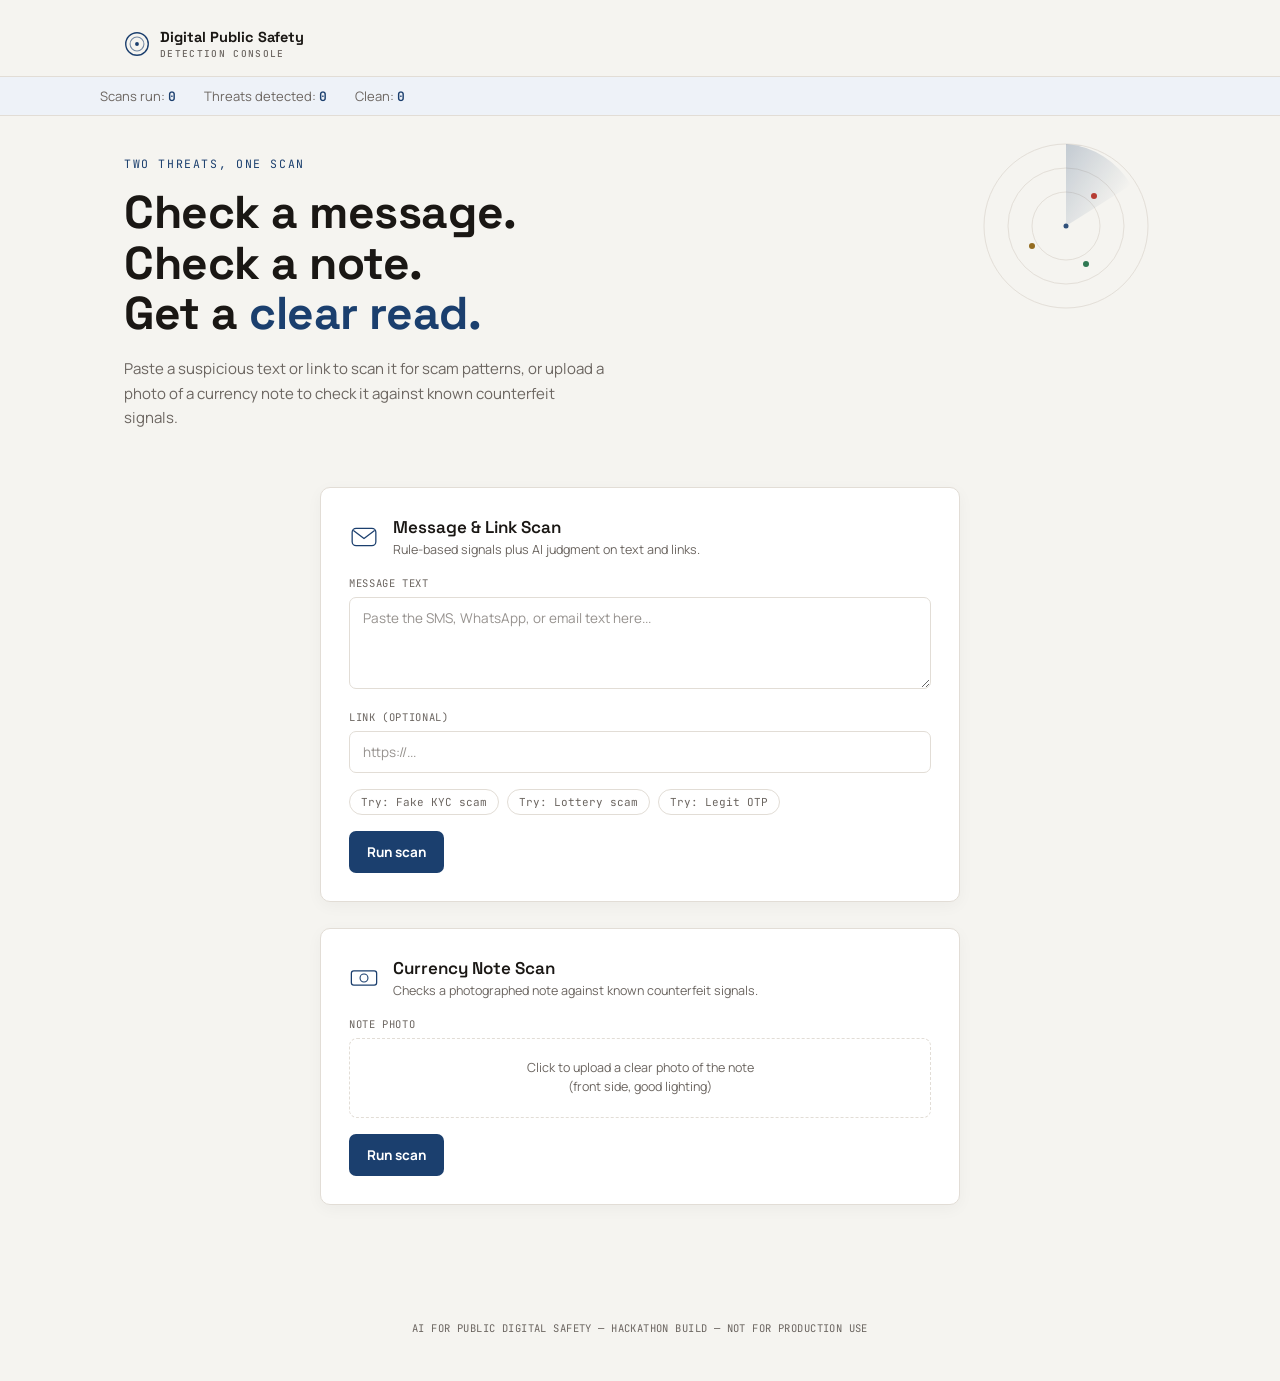
==== frontend/index.html @ bc37106b "Add scam detection API, heuristics, LLM integration, and redesigned light theme frontend" ====
<!DOCTYPE html>
<html lang="en">
<head>
<meta charset="UTF-8">
<meta name="viewport" content="width=device-width, initial-scale=1.0">
<title>Digital Public Safety — Detection Console</title>
<link rel="preconnect" href="https://fonts.googleapis.com">
<link href="https://fonts.googleapis.com/css2?family=Space+Grotesk:wght@500;600;700&family=Manrope:wght@400;500;600;700&family=JetBrains+Mono:wght@500;600&display=swap" rel="stylesheet">
<style>
  :root{
    --bg:#F5F4F0;
    --panel:#FFFFFF;
    --line:#E2DDD6;
    --brand:#1B3F6E;
    --brand-light:#EEF2F8;
    --safe:#1A6B42;
    --alert:#B02A20;
    --pending:#8A5E0A;
    --text-hi:#1A1714;
    --text-dim:#6B6560;
  }
  *{box-sizing:border-box;}
  html,body{margin:0;padding:0;}
  body{
    background:var(--bg);
    color:var(--text-hi);
    font-family:'Manrope', sans-serif;
    min-height:100vh;
  }
  @media (prefers-reduced-motion: reduce){
    *{animation-duration:0.01ms !important; transition-duration:0.01ms !important;}
  }

  /* ---------- nav ---------- */
  nav{
    display:flex;
    align-items:center;
    gap:10px;
    max-width:1080px;
    margin:0 auto;
    padding:28px 24px 16px;
  }
  .brand-mark svg{width:26px; height:26px; display:block;}
  .brand-word{
    font-family:'Space Grotesk', sans-serif;
    font-weight:700;
    font-size:14.5px;
    color:var(--text-hi);
  }
  .brand-word small{
    display:block;
    font-family:'JetBrains Mono', monospace;
    font-weight:500;
    font-size:9.5px;
    letter-spacing:0.14em;
    color:var(--text-dim);
    margin-top:1px;
  }

  /* ---------- stats bar ---------- */
  .stats-bar{
    background:var(--brand-light);
    border-top:1px solid var(--line);
    border-bottom:1px solid var(--line);
    padding:10px 24px;
  }
  .stats-container{
    max-width:1080px;
    margin:0 auto;
    display:flex;
    align-items:center;
    gap:28px;
    font-size:13px;
    color:var(--text-dim);
  }
  .stat-num{
    font-family:'JetBrains Mono', monospace;
    font-weight:600;
    color:var(--brand);
  }
  @media (max-width:600px){
    .stats-container{gap:14px; font-size:12px; flex-wrap:wrap;}
  }

  /* ---------- hero ---------- */
  .hero{
    max-width:1080px;
    margin:0 auto;
    padding:40px 24px 10px;
    position:relative;
  }
  .radar-hero{
    position:absolute;
    top:20px; right:24px;
    width:180px; height:180px;
    opacity:0.9;
  }
  @media (max-width:760px){
    .radar-hero{ position:static; width:130px; height:130px; margin:0 0 18px; opacity:0.8; }
  }
  .radar-hero svg{width:100%; height:100%;}
  .radar-ring{fill:none; stroke:var(--line); stroke-width:1;}
  .radar-sweep{transform-origin:90px 90px; animation:sweep 5s linear infinite;}
  @keyframes sweep{to{transform:rotate(360deg);}}
  .radar-blip{animation:blip 2.6s ease-in-out infinite;}
  .radar-blip.b2{animation-delay:0.9s;}
  .radar-blip.b3{animation-delay:1.7s;}
  @keyframes blip{0%,100%{opacity:0;} 50%{opacity:1;}}

  .eyebrow{
    font-family:'JetBrains Mono', monospace;
    font-size:11.5px;
    letter-spacing:0.14em;
    text-transform:uppercase;
    color:var(--brand);
    margin-bottom:16px;
  }
  .hero h1{
    font-family:'Space Grotesk', sans-serif;
    font-weight:700;
    font-size:clamp(30px, 5vw, 46px);
    line-height:1.1;
    letter-spacing:-0.01em;
    margin:0 0 18px;
    max-width:600px;
    color:var(--text-hi);
  }
  .hero h1 em{color:var(--brand); font-style:normal;}
  .hero p{
    color:var(--text-dim);
    font-size:15px;
    line-height:1.65;
    max-width:480px;
    margin:0;
  }

  /* ---------- panels ---------- */
  .panels{
    max-width:1080px;
    margin:46px auto 0;
    padding:0 24px 90px;
  }
  .panel{
    background:var(--panel);
    border:1px solid var(--line);
    border-radius:10px;
    padding:28px;
    margin:0 auto 26px;
    max-width:640px;
    box-shadow:0 4px 16px rgba(0,0,0,0.04);
  }

  .panel-top{
    display:flex;
    align-items:center;
    gap:14px;
    margin-bottom:18px;
  }
  .panel-icon{width:30px; height:30px; flex-shrink:0;}
  .panel h2{
    font-family:'Space Grotesk', sans-serif;
    font-weight:600;
    font-size:17px;
    margin:0 0 3px;
    color:var(--text-hi);
  }
  .panel .sub{
    color:var(--text-dim);
    font-size:12.5px;
    margin:0;
  }

  label{
    display:block;
    font-family:'JetBrains Mono', monospace;
    font-size:10.5px;
    letter-spacing:0.06em;
    text-transform:uppercase;
    color:var(--text-dim);
    margin-bottom:7px;
  }
  .field{margin-bottom:16px;}
  textarea, input[type=text]{
    width:100%;
    background:#FFFFFF;
    border:1px solid var(--line);
    color:var(--text-hi);
    border-radius:7px;
    padding:11px 13px;
    font-family:'Manrope', sans-serif;
    font-size:13.5px;
    resize:vertical;
    transition:border-color 0.2s;
  }
  textarea{min-height:92px;}
  textarea:focus, input:focus, button:focus-visible, .dropzone:focus-within{
    outline:none;
    border-color:var(--brand);
  }
  ::placeholder{color:var(--text-dim); opacity:0.7;}

  /* ---------- sample pills ---------- */
  .sample-pills{
    display:flex;
    flex-wrap:wrap;
    gap:8px;
    margin-bottom:16px;
  }
  .sample-pill{
    background:transparent;
    border:1px solid var(--line);
    color:var(--text-dim);
    font-family:'JetBrains Mono', monospace;
    font-size:11px;
    padding:5px 11px;
    border-radius:20px;
    cursor:pointer;
    transition:border-color 0.2s, color 0.2s, background 0.2s;
  }
  .sample-pill:hover{
    border-color:var(--brand);
    color:var(--brand);
    background:var(--brand-light);
  }

  .dropzone{
    background:#FFFFFF;
    border:1.5px dashed var(--line);
    border-radius:8px;
    padding:20px;
    text-align:center;
    cursor:pointer;
    transition:border-color 0.2s, background 0.2s;
  }
  .dropzone:hover{border-color:var(--brand); background:var(--brand-light);}
  .dropzone p{margin:0; font-size:12.5px; color:var(--text-dim); line-height:1.5;}
  .dropzone.has-image{padding:10px;}
  .dropzone img{max-width:100%; max-height:150px; border-radius:6px; display:block; margin:0 auto;}

  button.action{
    background:var(--brand);
    color:#FFFFFF;
    border:none;
    border-radius:7px;
    padding:12px 18px;
    font-family:'Manrope', sans-serif;
    font-weight:700;
    font-size:13.5px;
    cursor:pointer;
    display:flex; align-items:center; justify-content:center; gap:8px;
    transition:background 0.2s;
  }
  button.action:hover{background:#122D50;}
  button.action:disabled{opacity:0.5; cursor:not-allowed;}
  .spinner{
    width:13px;height:13px;
    border:2px solid rgba(255,255,255,0.35);
    border-top-color:#FFFFFF;
    border-radius:50%;
    animation:spin .7s linear infinite;
    display:none;
  }
  button.action.loading .spinner{display:inline-block;}
  button.action.loading .btn-label{display:none;}
  @keyframes spin{to{transform:rotate(360deg);}}

  .error-msg{
    display:none;
    color:var(--alert);
    background:rgba(176,42,32,0.06);
    font-size:12.5px;
    margin-top:12px;
    padding:10px 12px;
    border-radius:6px;
    border-left:3px solid var(--alert);
  }
  .error-msg.show{display:block;}

  /* ---------- reading ---------- */
  .reading{
    display:none;
    margin-top:22px;
    padding-top:20px;
    border-top:1px solid var(--line);
    align-items:flex-start;
    gap:18px;
  }
  .reading.show{display:flex;}
  @media (max-width:420px){
    .reading.show{flex-direction:column; align-items:center; text-align:center;}
  }
  .gauge{width:70px; height:70px; flex-shrink:0; position:relative;}
  .gauge svg{width:100%; height:100%; transform:rotate(-90deg);}
  .gauge-track{fill:none; stroke:var(--line); stroke-width:6;}
  .gauge-fill{fill:none; stroke-width:6; stroke-linecap:round; transition:stroke-dashoffset 0.7s cubic-bezier(.4,0,.2,1);}
  .gauge-pct{
    position:absolute; inset:0;
    display:flex; align-items:center; justify-content:center;
    font-family:'JetBrains Mono', monospace;
    font-weight:600;
    font-size:12px;
    color:var(--text-hi);
  }
  .reading-body{flex:1; width:100%;}
  .verdict-badge{
    display:inline-block;
    font-family:'Space Grotesk', sans-serif;
    font-weight:700;
    font-size:13px;
    text-transform:uppercase;
    letter-spacing:0.03em;
    padding:4px 10px;
    border-radius:5px;
    margin-bottom:8px;
  }
  .verdict-badge.v-scam, .verdict-badge.v-fake{ background:rgba(176,42,32,0.1); color:var(--alert); }
  .verdict-badge.v-safe, .verdict-badge.v-real{ background:rgba(26,107,66,0.1); color:var(--safe); }
  .verdict-badge.v-suspicious{ background:rgba(138,94,10,0.1); color:var(--pending); }
  .reading-explain{font-size:13.5px; line-height:1.55; color:var(--text-hi);}
  .reading-tags{margin-top:9px; display:flex; flex-wrap:wrap; gap:6px;}
  .reading-tags span{
    font-family:'JetBrains Mono', monospace;
    font-size:10px;
    border:1px solid var(--line);
    background:var(--brand-light);
    padding:3px 8px;
    border-radius:5px;
    color:var(--brand);
  }

  /* ---------- signals breakdown ---------- */
  .signals-section{
    margin-top:16px;
    padding-top:14px;
    border-top:1px dashed var(--line);
  }
  .signals-title{
    font-family:'JetBrains Mono', monospace;
    font-size:10.5px;
    letter-spacing:0.06em;
    text-transform:uppercase;
    color:var(--text-dim);
    margin-bottom:10px;
  }
  .signal-row{
    display:flex;
    align-items:center;
    gap:8px;
    font-size:12.5px;
    color:var(--text-hi);
    margin-bottom:6px;
  }
  .signal-dot{
    width:7px;
    height:7px;
    border-radius:50%;
    flex-shrink:0;
  }
  .signal-dot.dot-heuristic{
    background:var(--alert);
  }
  .signal-dot.dot-llm{
    background:#2563EB;
  }

  footer{
    text-align:center;
    padding:0 20px 46px;
    font-family:'JetBrains Mono', monospace;
    font-size:10.5px;
    letter-spacing:0.04em;
    color:var(--text-dim);
  }
</style>
</head>
<body>

<nav>
  <div class="brand-mark">
    <svg viewBox="0 0 30 30"><circle cx="15" cy="15" r="13" fill="none" stroke="var(--brand)" stroke-width="1.6"/><circle cx="15" cy="15" r="8" fill="none" stroke="var(--brand)" stroke-width="1.2" opacity="0.6"/><circle cx="15" cy="15" r="2.2" fill="var(--brand)"/></svg>
  </div>
  <div class="brand-word">Digital Public Safety<small>DETECTION CONSOLE</small></div>
</nav>

<div class="stats-bar">
  <div class="stats-container">
    <div class="stat-item">Scans run: <span id="stat-scans" class="stat-num">0</span></div>
    <div class="stat-item">Threats detected: <span id="stat-threats" class="stat-num">0</span></div>
    <div class="stat-item">Clean: <span id="stat-clean" class="stat-num">0</span></div>
  </div>
</div>

<div class="hero">
  <div class="radar-hero">
    <svg viewBox="0 0 180 180">
      <circle class="radar-ring" cx="90" cy="90" r="34"/>
      <circle class="radar-ring" cx="90" cy="90" r="58"/>
      <circle class="radar-ring" cx="90" cy="90" r="82"/>
      <g class="radar-sweep">
        <path d="M90,90 L90,8 A82,82 0 0,1 155,49 Z" fill="url(#sweepGrad)"/>
      </g>
      <defs>
        <linearGradient id="sweepGrad" x1="90" y1="8" x2="155" y2="49" gradientUnits="userSpaceOnUse">
          <stop offset="0" stop-color="#1B3F6E" stop-opacity="0.25"/>
          <stop offset="1" stop-color="#1B3F6E" stop-opacity="0"/>
        </linearGradient>
      </defs>
      <circle class="radar-blip" cx="118" cy="60" r="3" fill="var(--alert)"/>
      <circle class="radar-blip b2" cx="56" cy="110" r="3" fill="var(--pending)"/>
      <circle class="radar-blip b3" cx="110" cy="128" r="3" fill="var(--safe)"/>
      <circle cx="90" cy="90" r="2.5" fill="var(--brand)"/>
    </svg>
  </div>

  <div class="eyebrow">Two threats, one scan</div>
  <h1>Check a message.<br>Check a note.<br>Get a <em>clear read.</em></h1>
  <p>Paste a suspicious text or link to scan it for scam patterns, or upload a photo of a currency note to check it against known counterfeit signals.</p>
</div>

<div class="panels">

  <section class="panel" id="panel-scam">
    <div class="panel-top">
      <svg class="panel-icon" viewBox="0 0 38 38" fill="none">
        <rect x="4" y="8" width="30" height="22" rx="5" stroke="var(--brand)" stroke-width="1.6"/>
        <path d="M6 11l13 10 13-10" stroke="var(--brand)" stroke-width="1.6" stroke-linecap="round" stroke-linejoin="round"/>
      </svg>
      <div>
        <h2>Message &amp; Link Scan</h2>
        <p class="sub">Rule-based signals plus AI judgment on text and links.</p>
      </div>
    </div>

    <div class="field">
      <label for="scam-text">Message text</label>
      <textarea id="scam-text" placeholder="Paste the SMS, WhatsApp, or email text here..."></textarea>
    </div>
    <div class="field">
      <label for="scam-url">Link (optional)</label>
      <input type="text" id="scam-url" placeholder="https://...">
    </div>

    <div class="sample-pills">
      <button type="button" class="sample-pill" onclick="loadSample('kyc')">Try: Fake KYC scam</button>
      <button type="button" class="sample-pill" onclick="loadSample('lottery')">Try: Lottery scam</button>
      <button type="button" class="sample-pill" onclick="loadSample('otp')">Try: Legit OTP</button>
    </div>

    <button class="action" id="scam-btn" onclick="checkScam()">
      <span class="spinner"></span>
      <span class="btn-label">Run scan</span>
    </button>

    <div class="error-msg" id="scam-error"></div>
    <div class="reading" id="scam-reading"></div>
  </section>

  <section class="panel" id="panel-currency">
    <div class="panel-top">
      <svg class="panel-icon" viewBox="0 0 38 38" fill="none">
        <rect x="3" y="10" width="32" height="18" rx="3" stroke="var(--brand)" stroke-width="1.6"/>
        <circle cx="19" cy="19" r="5" stroke="var(--brand)" stroke-width="1.4"/>
      </svg>
      <div>
        <h2>Currency Note Scan</h2>
        <p class="sub">Checks a photographed note against known counterfeit signals.</p>
      </div>
    </div>

    <div class="field">
      <label>Note photo</label>
      <div class="dropzone" id="currency-drop" onclick="document.getElementById('currency-file').click()" tabindex="0">
        <p id="currency-drop-text">Click to upload a clear photo of the note<br>(front side, good lighting)</p>
        <input type="file" id="currency-file" accept="image/*" style="display:none" onchange="previewCurrency(event)">
      </div>
    </div>

    <button class="action" id="currency-btn" onclick="checkCurrency()">
      <span class="spinner"></span>
      <span class="btn-label">Run scan</span>
    </button>

    <div class="error-msg" id="currency-error"></div>
    <div class="reading" id="currency-reading"></div>
  </section>

</div>

<footer>AI FOR PUBLIC DIGITAL SAFETY — HACKATHON BUILD — NOT FOR PRODUCTION USE</footer>

<script>
  const SCAM_API_URL = "http://localhost:8001/predict/scam";
  const CURRENCY_API_URL = "https://fastball-accompany-plot.ngrok-free.dev/predict";

  let currencyFile = null;
  const GAUGE_CIRC = 2 * Math.PI * 29; // r=29

  // Session Statistics Counters
  let scansRun = 0;
  let threatsDetected = 0;
  let cleanScans = 0;

  function updateStats(verdict){
    scansRun++;
    const v = (verdict || '').toLowerCase();
    if (v === 'scam' || v === 'fake' || v === 'suspicious') {
      threatsDetected++;
    } else if (v === 'safe' || v === 'real') {
      cleanScans++;
    }
    document.getElementById('stat-scans').textContent = scansRun;
    document.getElementById('stat-threats').textContent = threatsDetected;
    document.getElementById('stat-clean').textContent = cleanScans;
  }

  function loadSample(type){
    const scamText = document.getElementById('scam-text');
    const scamUrl = document.getElementById('scam-url');
    if (scamUrl) scamUrl.value = '';
    if (type === 'kyc') {
      scamText.value = "Dear Customer, your SBI account will be BLOCKED in 24 hours due to incomplete KYC. Update immediately: http://sbi-kyc-secure.xyz/verify Ignore at your own risk.";
    } else if (type === 'lottery') {
      scamText.value = "Congratulations! You've won Rs 15,00,000 in the Amazon Diwali Lucky Draw. Claim your prize within 24 hours: http://bit.ly/amzn-prize9 Call 9876543210 for assistance.";
    } else if (type === 'otp') {
      scamText.value = "SBI: Your OTP for transaction of Rs 2,500 at Amazon is 847291. Valid for 10 mins. Do NOT share this OTP with anyone including bank officials. -SBI";
    }
    checkScam();
  }

  function previewCurrency(e){
    const file = e.target.files[0];
    if (!file) return;
    currencyFile = file;
    const drop = document.getElementById('currency-drop');
    const reader = new FileReader();
    reader.onload = (ev) => {
      drop.classList.add('has-image');
      drop.innerHTML = `
        <img src="${ev.target.result}" alt="Uploaded note preview">
        <p style="margin-top:8px; font-size:12px; color:var(--text-dim);">Click to change photo</p>
        <input type="file" id="currency-file" accept="image/*" style="display:none" onchange="previewCurrency(event)">
      `;
    };
    reader.readAsDataURL(file);
  }

  function setLoading(btnId, isLoading){
    const btn = document.getElementById(btnId);
    btn.classList.toggle('loading', isLoading);
    btn.disabled = isLoading;
  }

  function showError(id, msg){
    const el = document.getElementById(id);
    el.textContent = msg;
    el.classList.add('show');
  }
  function clearError(id){ document.getElementById(id).classList.remove('show'); }

  function verdictInfo(verdict){
    const v = (verdict || '').toLowerCase();
    if (v === 'scam' || v === 'fake') return { cls:'v-scam', color:'#B02A20' };
    if (v === 'safe' || v === 'real') return { cls:'v-safe', color:'#1A6B42' };
    return { cls:'v-suspicious', color:'#8A5E0A' };
  }

  function mapSignalName(name) {
    if (name === 'urgency_language') return 'Urgency language';
    if (name === 'credential_or_otp_request') return 'OTP / credential request';
    if (name === 'prize_or_lottery_bait') return 'Prize / lottery bait';
    if (name === 'contains_phone_number') return 'Suspicious phone number';
    if (name.startsWith('shortened_url:')) return 'Shortened URL';
    if (name.startsWith('suspicious_tld:')) return 'Suspicious domain extension';
    if (name.startsWith('lookalike_domain:')) return 'Lookalike / typosquat domain';
    return name;
  }

  function parseSignal(rawSignal) {
    const isHeuristic = typeof rawSignal === 'string' && rawSignal.startsWith('heuristic:');
    let clean = isHeuristic ? rawSignal.slice(10) : String(rawSignal);
    let label = mapSignalName(clean);
    return { label, isHeuristic };
  }

  function renderReading(elId, { verdict, confidence, explanation, tags, rawSignals }){
    const el = document.getElementById(elId);
    const pct = Math.round((confidence || 0) * 100);
    const info = verdictInfo(verdict);
    const offset = GAUGE_CIRC * (1 - pct / 100);

    let signalsHtml = '';
    if (rawSignals && rawSignals.length > 0) {
      const rowsHtml = rawSignals.map(sig => {
        const { label, isHeuristic } = parseSignal(sig);
        const dotClass = isHeuristic ? 'dot-heuristic' : 'dot-llm';
        return `
          <div class="signal-row">
            <span class="signal-dot ${dotClass}"></span>
            <span>${label}</span>
          </div>
        `;
      }).join('');

      signalsHtml = `
        <div class="signals-section">
          <div class="signals-title">Signals Detected</div>
          <div class="signals-list">
            ${rowsHtml}
          </div>
        </div>
      `;
    }

    el.innerHTML = `
      <div class="gauge">
        <svg viewBox="0 0 70 70">
          <circle class="gauge-track" cx="35" cy="35" r="29"/>
          <circle class="gauge-fill" cx="35" cy="35" r="29"
            stroke="${info.color}"
            stroke-dasharray="${GAUGE_CIRC}"
            stroke-dashoffset="${GAUGE_CIRC}"/>
        </svg>
        <div class="gauge-pct">${pct}%</div>
      </div>
      <div class="reading-body">
        <span class="verdict-badge ${info.cls}">${verdict}</span>
        <div class="reading-explain">${explanation}</div>
        ${tags && tags.length ? `<div class="reading-tags">${tags.map(t => `<span>${t}</span>`).join('')}</div>` : ''}
        ${signalsHtml}
      </div>
    `;
    el.classList.add('show');
    requestAnimationFrame(() => {
      el.querySelector('.gauge-fill').style.strokeDashoffset = offset;
    });
  }

  async function checkScam(){
    const text = document.getElementById('scam-text').value.trim();
    const url = document.getElementById('scam-url').value.trim();
    clearError('scam-error');
    document.getElementById('scam-reading').classList.remove('show');

    if (!text){ showError('scam-error', 'Enter a message to scan.'); return; }

    setLoading('scam-btn', true);
    try{
      const res = await fetch(SCAM_API_URL, {
        method:'POST',
        headers:{'Content-Type':'application/json'},
        body: JSON.stringify({ text, urls: url ? [url] : undefined }),
      });
      if (!res.ok) throw new Error(`server returned ${res.status}`);
      const data = await res.json();
      updateStats(data.verdict);
      const signals = (data.raw_output && data.raw_output.key_signals) || [];
      renderReading('scam-reading', {
        verdict: data.verdict,
        confidence: data.confidence,
        explanation: data.explanation,
        tags: signals.slice(0, 4),
        rawSignals: signals,
      });
    }catch(err){
      showError('scam-error', `Couldn't reach the scan service at ${SCAM_API_URL} (${err.message}).`);
    }finally{
      setLoading('scam-btn', false);
    }
  }

  async function checkCurrency(){
    clearError('currency-error');
    document.getElementById('currency-reading').classList.remove('show');

    if (!currencyFile){ showError('currency-error', 'Upload a note photo first.'); return; }

    setLoading('currency-btn', true);
    try{
      const formData = new FormData();
      formData.append('file', currencyFile);
      const res = await fetch(CURRENCY_API_URL, { method:'POST', body:formData, headers:{'ngrok-skip-browser-warning':'true'} });
      if (!res.ok) throw new Error(`server returned ${res.status}`);
      const data = await res.json();
      updateStats(data.verdict);
      renderReading('currency-reading', {
        verdict: data.verdict,
        confidence: data.confidence,
        explanation: data.verdict === 'fake'
          ? 'This note shows visual signs inconsistent with genuine currency features.'
          : "This note's visual features are consistent with genuine currency.",
        tags: [`raw score ${data.raw_score !== undefined ? data.raw_score.toFixed(3) : '—'}`],
      });
    }catch(err){
      showError('currency-error', `Couldn't reach the scan service at ${CURRENCY_API_URL} (${err.message}).`);
    }finally{
      setLoading('currency-btn', false);
    }
  }
</script>

</body>
</html>
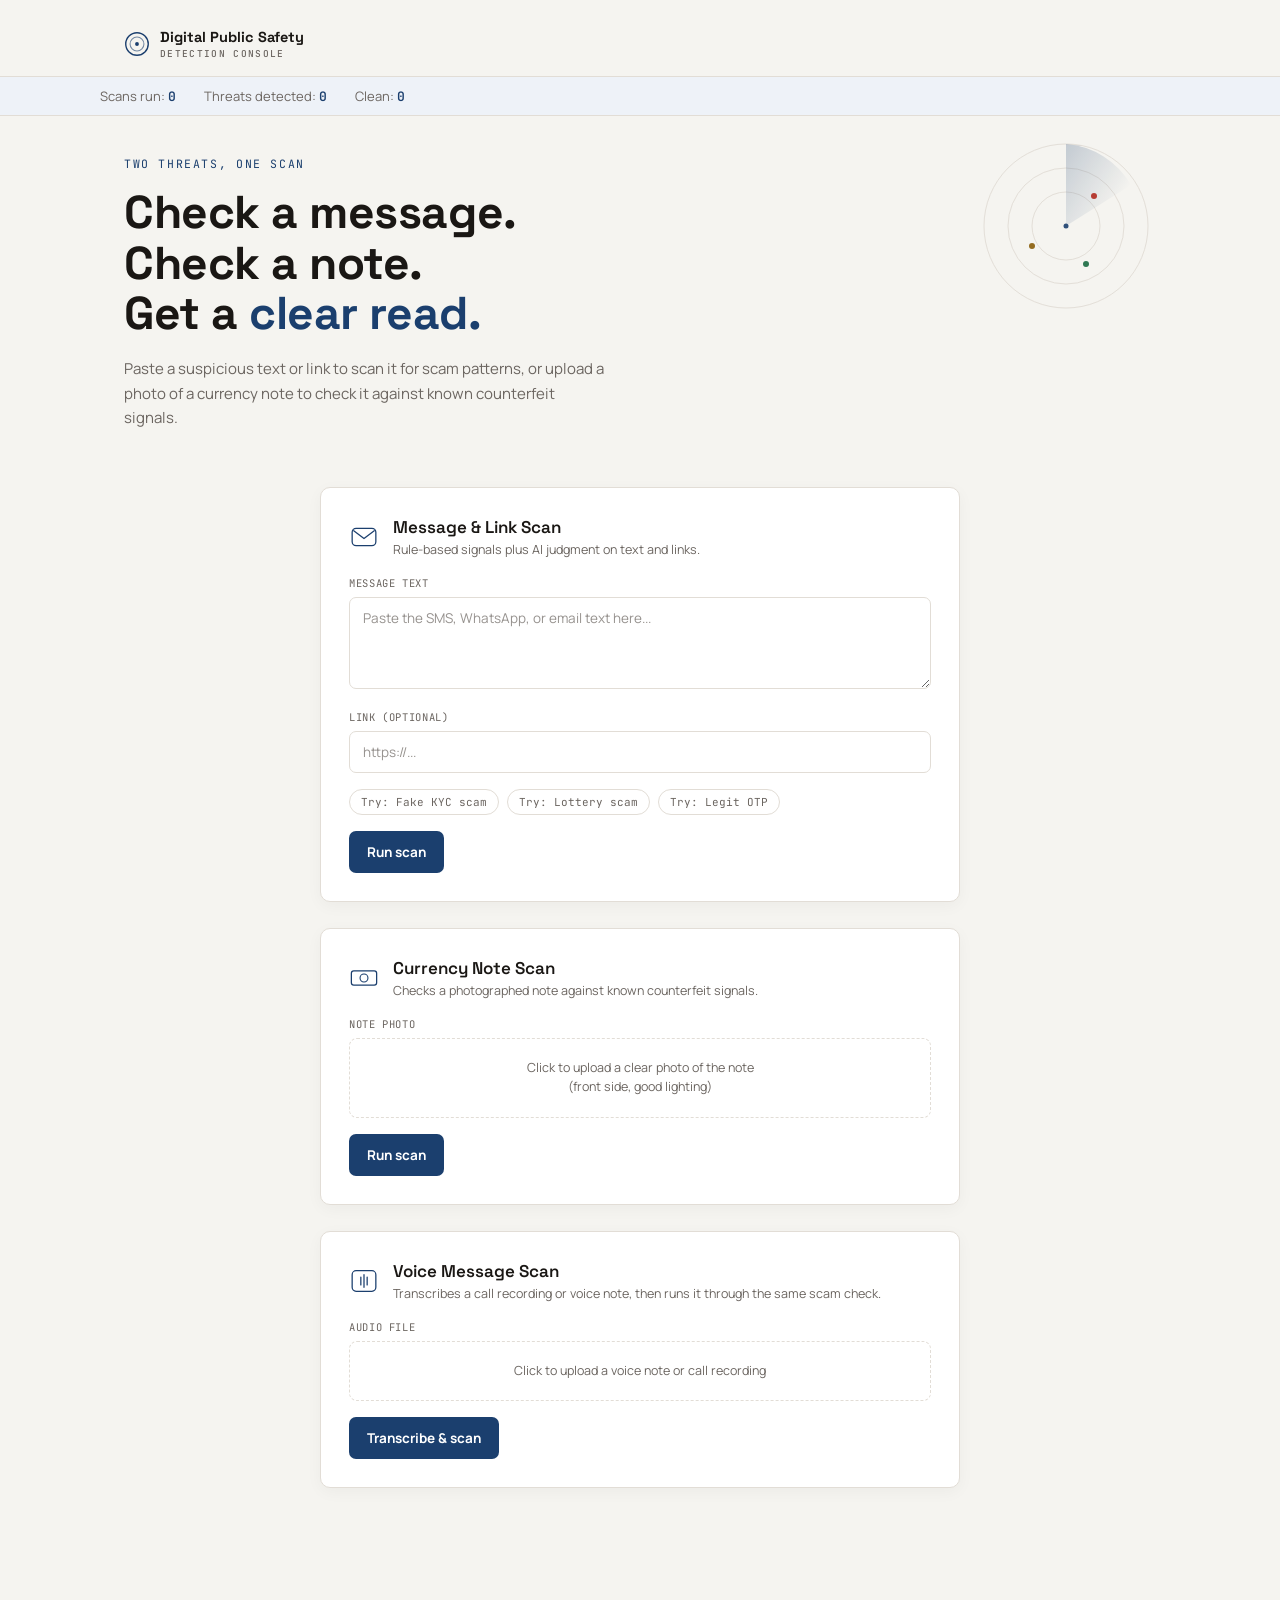
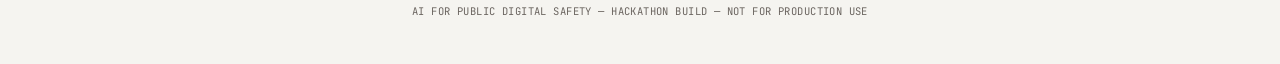
==== commit 7a61875c: "Add Voice Scam Scanner feature" ====
--- a/frontend/index.html
+++ b/frontend/index.html
@@ -359,8 +359,62 @@
   .signal-dot.dot-heuristic{
     background:var(--alert);
   }
-  .signal-dot.dot-llm{
-    background:#2563EB;
+  /* ---------- action plan & share ---------- */
+  .action-plan-section{
+    margin-top:16px;
+    padding:12px 14px;
+    background:rgba(176,42,32,0.04);
+    border:1px solid rgba(176,42,32,0.18);
+    border-radius:8px;
+  }
+  .action-plan-title{
+    font-family:'Space Grotesk', sans-serif;
+    font-weight:700;
+    font-size:12.5px;
+    color:var(--alert);
+    margin-bottom:8px;
+    display:flex;
+    align-items:center;
+    gap:6px;
+  }
+  .action-plan-list{
+    margin:0;
+    padding-left:18px;
+    font-size:12px;
+    color:var(--text-hi);
+    line-height:1.55;
+  }
+  .action-plan-list li{
+    margin-bottom:5px;
+  }
+  .action-plan-list a{
+    color:var(--brand);
+    font-weight:600;
+    text-decoration:underline;
+  }
+  .share-section{
+    margin-top:14px;
+  }
+  .wa-share-btn{
+    display:inline-flex;
+    align-items:center;
+    gap:8px;
+    background:#25D366;
+    color:#FFFFFF;
+    border:none;
+    border-radius:6px;
+    padding:8px 14px;
+    font-family:'Manrope', sans-serif;
+    font-weight:700;
+    font-size:12px;
+    cursor:pointer;
+    transition:background 0.2s, transform 0.1s;
+  }
+  .wa-share-btn:hover{
+    background:#20BD5A;
+  }
+  .wa-share-btn:active{
+    transform:scale(0.98);
   }
 
   footer{
@@ -484,15 +538,46 @@
     <div class="reading" id="currency-reading"></div>
   </section>
 
+  <section class="panel" id="panel-voice">
+    <div class="panel-top">
+      <svg class="panel-icon" viewBox="0 0 38 38" fill="none">
+        <rect x="4" y="6" width="30" height="26" rx="5" stroke="var(--brand)" stroke-width="1.6"/>
+        <path d="M15 14v10M19 11v16M23 14v10" stroke="var(--brand)" stroke-width="1.6" stroke-linecap="round"/>
+      </svg>
+      <div>
+        <h2>Voice Message Scan</h2>
+        <p class="sub">Transcribes a call recording or voice note, then runs it through the same scam check.</p>
+      </div>
+    </div>
+
+    <div class="field">
+      <label>Audio File</label>
+      <div class="dropzone" id="voice-drop" onclick="document.getElementById('voice-file').click()" tabindex="0">
+        <p id="voice-drop-text">Click to upload a voice note or call recording</p>
+        <input type="file" id="voice-file" accept="audio/*" style="display:none" onchange="previewVoice(event)">
+      </div>
+    </div>
+
+    <button class="action" id="voice-btn" onclick="checkVoice()">
+      <span class="spinner"></span>
+      <span class="btn-label">Transcribe &amp; scan</span>
+    </button>
+
+    <div class="error-msg" id="voice-error"></div>
+    <div class="reading" id="voice-reading"></div>
+  </section>
+
 </div>
 
 <footer>AI FOR PUBLIC DIGITAL SAFETY — HACKATHON BUILD — NOT FOR PRODUCTION USE</footer>
 
 <script>
   const SCAM_API_URL = "http://localhost:8001/predict/scam";
+  const VOICE_API_URL = "http://localhost:8001/predict/scam-audio";
   const CURRENCY_API_URL = "https://fastball-accompany-plot.ngrok-free.dev/predict";
 
   let currencyFile = null;
+  let voiceFile = null;
   const GAUGE_CIRC = 2 * Math.PI * 29; // r=29
 
   // Session Statistics Counters
@@ -544,6 +629,19 @@
     reader.readAsDataURL(file);
   }
 
+  function previewVoice(e){
+    const file = e.target.files[0];
+    if (!file) return;
+    voiceFile = file;
+    const drop = document.getElementById('voice-drop');
+    drop.innerHTML = `
+      <div style="font-size:24px; margin-bottom:8px;">🎵🎤</div>
+      <p style="margin:0; font-family:'JetBrains Mono', monospace; font-size:12px; color:var(--text-hi);">${file.name}</p>
+      <p style="margin-top:8px; font-size:12px; color:var(--text-dim);">Click to change file</p>
+      <input type="file" id="voice-file" accept="audio/*" style="display:none" onchange="previewVoice(event)">
+    `;
+  }
+
   function setLoading(btnId, isLoading){
     const btn = document.getElementById(btnId);
     btn.classList.toggle('loading', isLoading);
@@ -582,11 +680,23 @@
     return { label, isHeuristic };
   }
 
-  function renderReading(elId, { verdict, confidence, explanation, tags, rawSignals }){
+  function shareScamWarning(){
+    const textEl = document.getElementById('scam-text');
+    const text = textEl ? textEl.value.trim() : '';
+    const snippet = text.length > 90 ? text.substring(0, 90) + '...' : text;
+    const waMessage = `⚠️ SCAM ALERT WARNING!\n\nI just scanned a suspicious message using Digital Public Safety Console:\n\n"${snippet}"\n\nVerdict: 🚨 SCAM / SUSPICIOUS\n\nPlease DO NOT click any links, share OTPs, or transfer money! Pass this warning to protect family & friends.`;
+    const url = `https://wa.me/?text=${encodeURIComponent(waMessage)}`;
+    window.open(url, '_blank');
+  }
+
+  function renderReading(elId, { verdict, confidence, explanation, tags, rawSignals, transcript }){
     const el = document.getElementById(elId);
     const pct = Math.round((confidence || 0) * 100);
     const info = verdictInfo(verdict);
     const offset = GAUGE_CIRC * (1 - pct / 100);
+
+    const vLower = (verdict || '').toLowerCase();
+    const isThreat = vLower === 'scam' || vLower === 'suspicious' || vLower === 'fake';
 
     let signalsHtml = '';
     if (rawSignals && rawSignals.length > 0) {
@@ -611,6 +721,44 @@
       `;
     }
 
+    let actionPlanHtml = '';
+    let shareHtml = '';
+
+    if (isThreat) {
+      actionPlanHtml = `
+        <div class="action-plan-section">
+          <div class="action-plan-title">🛡️ Recommended Emergency Actions</div>
+          <ul class="action-plan-list">
+            <li><strong>Do NOT click link or share OTP:</strong> Never enter sensitive banking credentials on unverified links.</li>
+            <li><strong>Report Cybercrime:</strong> Call <strong>1930</strong> (National Helpline) or file a report at <a href="https://cybercrime.gov.in" target="_blank" rel="noopener">cybercrime.gov.in</a>.</li>
+            <li><strong>Freeze Account:</strong> Contact your bank's official customer support immediately if details were entered.</li>
+            <li><strong>Block & Report Sender:</strong> Mark message as spam and block sender on WhatsApp or SMS.</li>
+          </ul>
+        </div>
+      `;
+
+      shareHtml = `
+        <div class="share-section">
+          <button type="button" class="wa-share-btn" onclick="shareScamWarning()">
+            <svg viewBox="0 0 24 24" width="15" height="15" fill="currentColor">
+              <path d="M12.012 2c-5.506 0-9.989 4.478-9.99 9.984 0 1.763.459 3.484 1.334 5.003L2 22l5.148-1.348a9.97 9.97 0 004.862 1.258h.004c5.507 0 9.99-4.478 9.99-9.984A9.943 9.943 0 0012.012 2z"/>
+            </svg>
+            Share Warning on WhatsApp
+          </button>
+        </div>
+      `;
+    }
+
+    let transcriptHtml = '';
+    if (transcript) {
+      transcriptHtml = `
+        <div style="background:var(--brand-light); border:1px solid var(--line); border-radius:6px; padding:12px; margin-bottom:14px;">
+          <div style="font-family:'JetBrains Mono', monospace; font-size:10px; color:var(--brand); text-transform:uppercase; margin-bottom:6px;">Transcript</div>
+          <div style="font-style:italic; font-size:13px; color:var(--text-hi); line-height:1.5;">"${transcript}"</div>
+        </div>
+      `;
+    }
+
     el.innerHTML = `
       <div class="gauge">
         <svg viewBox="0 0 70 70">
@@ -623,10 +771,13 @@
         <div class="gauge-pct">${pct}%</div>
       </div>
       <div class="reading-body">
+        ${transcriptHtml}
         <span class="verdict-badge ${info.cls}">${verdict}</span>
         <div class="reading-explain">${explanation}</div>
         ${tags && tags.length ? `<div class="reading-tags">${tags.map(t => `<span>${t}</span>`).join('')}</div>` : ''}
         ${signalsHtml}
+        ${actionPlanHtml}
+        ${shareHtml}
       </div>
     `;
     el.classList.add('show');
@@ -696,6 +847,36 @@
       setLoading('currency-btn', false);
     }
   }
+
+  async function checkVoice(){
+    clearError('voice-error');
+    document.getElementById('voice-reading').classList.remove('show');
+
+    if (!voiceFile){ showError('voice-error', 'Upload an audio file first.'); return; }
+
+    setLoading('voice-btn', true);
+    try{
+      const formData = new FormData();
+      formData.append('file', voiceFile);
+      const res = await fetch(VOICE_API_URL, { method:'POST', body:formData });
+      if (!res.ok) throw new Error(`server returned ${res.status}`);
+      const data = await res.json();
+      updateStats(data.verdict);
+      const signals = (data.raw_output && data.raw_output.key_signals) || [];
+      renderReading('voice-reading', {
+        verdict: data.verdict,
+        confidence: data.confidence,
+        explanation: data.explanation,
+        tags: signals.slice(0, 4),
+        rawSignals: signals,
+        transcript: data.raw_output && data.raw_output.transcript
+      });
+    }catch(err){
+      showError('voice-error', `Couldn't reach the scan service at ${VOICE_API_URL} (${err.message}).`);
+    }finally{
+      setLoading('voice-btn', false);
+    }
+  }
 </script>
 
 </body>
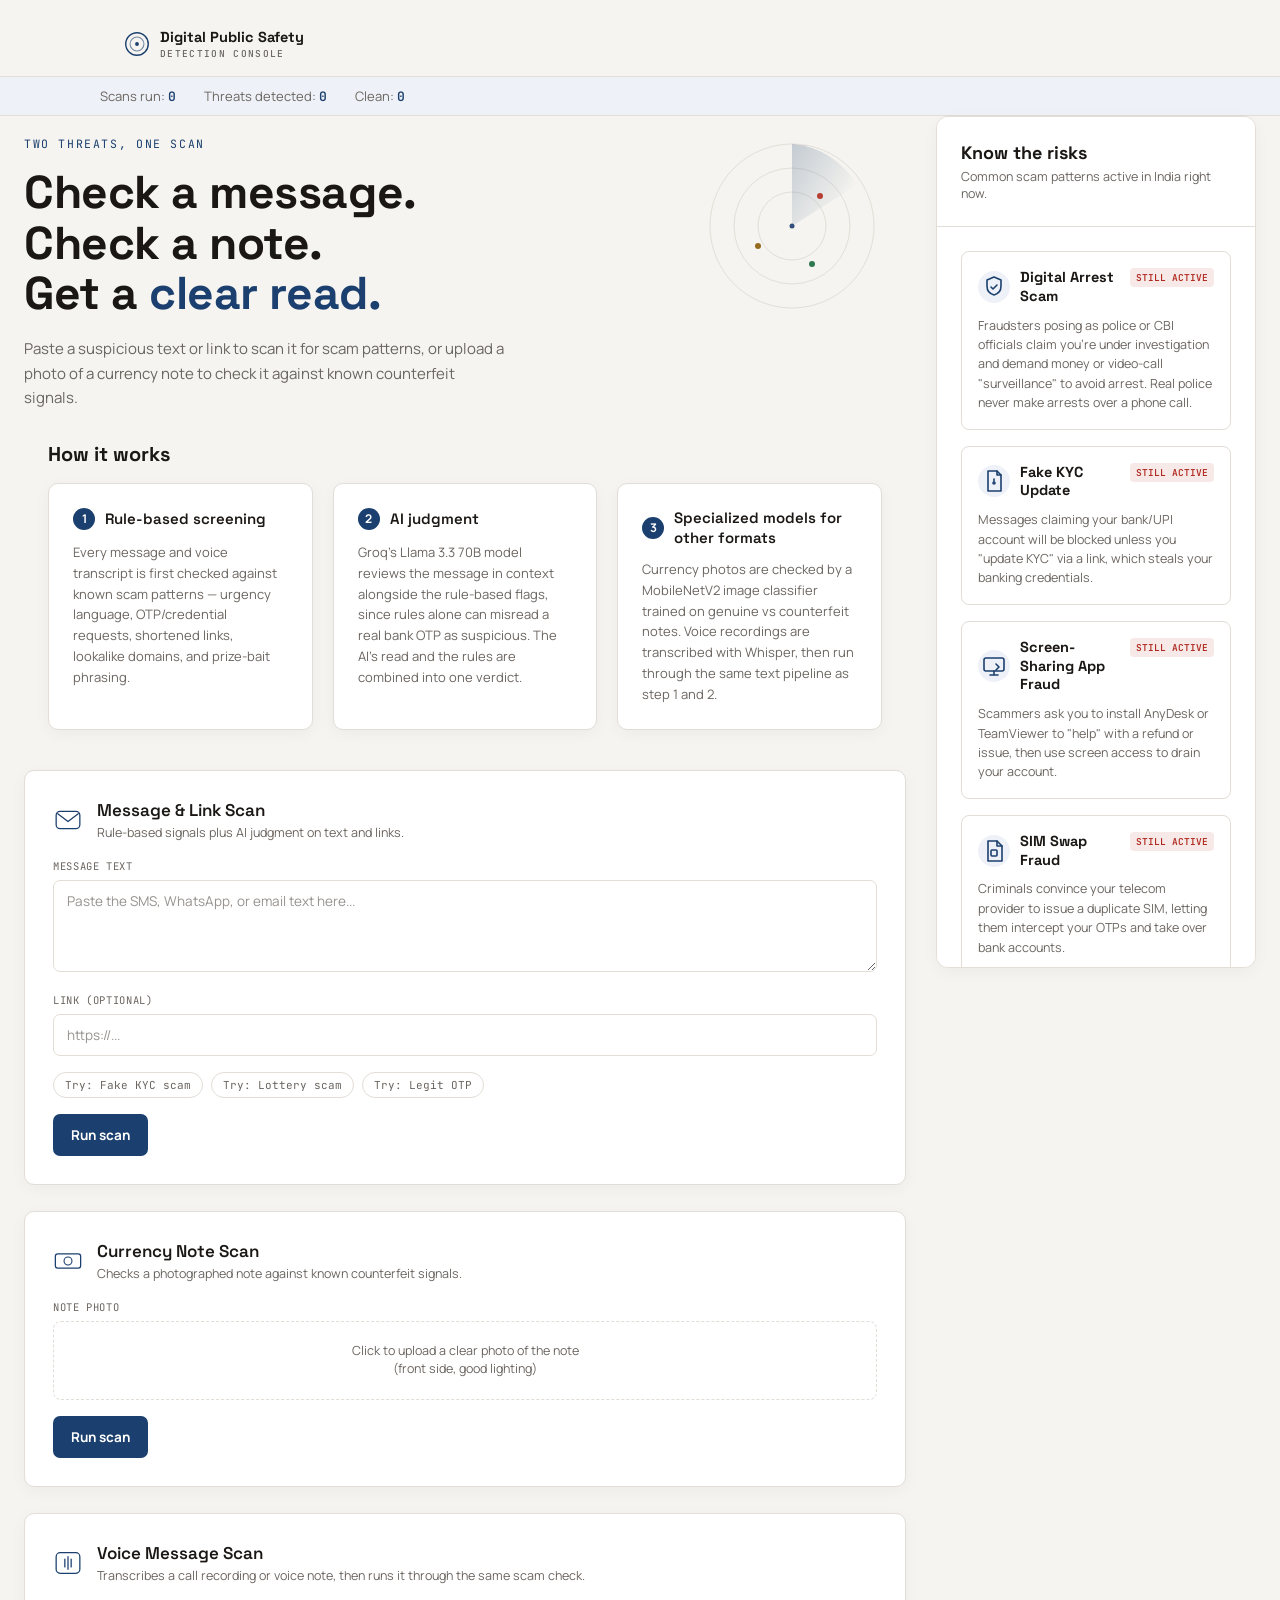
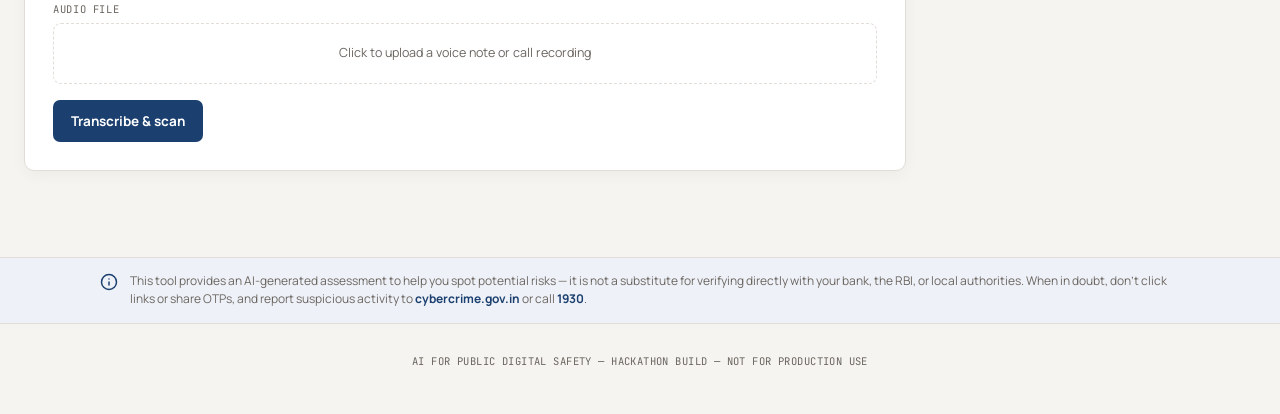
==== commit 02b037fc: "Add scam info pages and footer links" ====
--- a/frontend/index.html
+++ b/frontend/index.html
@@ -146,7 +146,7 @@
     border-radius:10px;
     padding:28px;
     margin:0 auto 26px;
-    max-width:640px;
+    max-width:1080px;
     box-shadow:0 4px 16px rgba(0,0,0,0.04);
   }
 
@@ -425,6 +425,235 @@
     letter-spacing:0.04em;
     color:var(--text-dim);
   }
+  footer a,
+  .sidebar-footer a,
+  .disclaimer-bar a{
+    color:var(--brand);
+    text-decoration:none;
+    font-weight:700;
+  }
+  footer a:hover,
+  .sidebar-footer a:hover,
+  .disclaimer-bar a:hover{
+    text-decoration:underline;
+  }
+
+  /* ---------- new sections: methodology, disclaimer, sidebar ---------- */
+  .method-steps{ display:flex; gap:20px; }
+  .method-step{ flex:1; margin:0; padding:24px; }
+  .step-title{ font-family:'Space Grotesk', sans-serif; font-weight:600; font-size:15px; margin-bottom:12px; display:flex; align-items:center; gap:10px; color:var(--text-hi); line-height:1.3;}
+  .step-num{ display:flex; align-items:center; justify-content:center; width:22px; height:22px; border-radius:50%; background:var(--brand); color:#fff; font-family:'Manrope', sans-serif; font-size:12px; font-weight:700; flex-shrink:0; }
+  .method-step p{ margin:0; font-size:13px; color:var(--text-dim); line-height:1.6; }
+  @media (max-width:760px){
+    .method-steps{ flex-direction:column; gap:16px; }
+  }
+
+  .disclaimer-bar{
+    background:var(--brand-light);
+    color:var(--text-dim);
+    padding:14px 24px;
+    font-size:12px;
+    line-height:1.55;
+    margin-bottom:30px;
+    border-top:1px solid var(--line);
+    border-bottom:1px solid var(--line);
+  }
+  .disclaimer-bar-inner{
+    max-width:1080px;
+    margin:0 auto;
+    display:flex;
+    align-items:flex-start;
+    gap:12px;
+  }
+  .disclaimer-bar svg{width:18px; height:18px; flex-shrink:0; stroke:var(--brand); margin-top:1px;}
+
+  .main-layout {
+    max-width: 1420px;
+    margin: 0 auto;
+    display: flex;
+    align-items: flex-start;
+    gap: 30px;
+    padding: 0 24px 40px;
+  }
+  .main-col {
+    flex: 1;
+    min-width: 0;
+  }
+  .main-column {
+    max-width: 1080px;
+    margin: 0 auto;
+    width: 100%;
+  }
+  .main-col .hero, .main-col .methodology, .main-col .panels {
+    max-width: 100%;
+    padding-left: 0;
+    padding-right: 0;
+    margin-top: 0;
+  }
+  .main-col .hero { padding-top: 20px; }
+  .main-col .panels { padding-bottom: 20px; margin-bottom: 0; margin-top: 40px; }
+
+  .side-col {
+    width: 320px;
+    flex-shrink: 0;
+    position: sticky;
+    top: 24px;
+    max-height: calc(100vh - 48px);
+    overflow-y: auto;
+    background: var(--panel);
+    border: 1px solid var(--line);
+    border-radius: 12px;
+    display: flex;
+    flex-direction: column;
+    box-shadow: 0 4px 16px rgba(0,0,0,0.04);
+  }
+  
+  .sidebar-header {
+    padding: 24px;
+    border-bottom: 1px solid var(--line);
+    background: #fff;
+    display: flex;
+    justify-content: space-between;
+    align-items: flex-start;
+    border-radius: 12px 12px 0 0;
+  }
+  .sidebar-header h2 {
+    margin: 0 0 4px;
+    font-family: 'Space Grotesk', sans-serif;
+    font-size: 18px;
+    color: var(--text-hi);
+  }
+  .sidebar-header .sub {
+    margin: 0;
+    font-size: 12.5px;
+    color: var(--text-dim);
+  }
+  .sidebar-content {
+    flex: 1;
+    padding: 24px;
+    display: flex;
+    flex-direction: column;
+    gap: 16px;
+  }
+  .sidebar-card {
+    border: 1px solid var(--line);
+    border-radius: 8px;
+    padding: 16px;
+    transition: border-color 0.2s;
+    position: relative;
+  }
+  .sidebar-card:hover { border-color: var(--brand); cursor: pointer; }
+  .sidebar-card h3 a {
+    color: inherit;
+    text-decoration: none;
+  }
+  .sidebar-card h3 a::before {
+    content: '';
+    position: absolute;
+    inset: 0;
+    z-index: 1;
+  }
+  .sidebar-card-top {
+    display: flex;
+    justify-content: space-between;
+    align-items: flex-start;
+    margin-bottom: 10px;
+    gap: 8px;
+  }
+  .card-header-left {
+    display: flex;
+    align-items: center;
+    gap: 10px;
+  }
+  .icon-badge {
+    width: 32px;
+    height: 32px;
+    border-radius: 50%;
+    background: var(--brand-light);
+    color: var(--brand);
+    display: flex;
+    align-items: center;
+    justify-content: center;
+    flex-shrink: 0;
+  }
+  .icon-badge svg {
+    width: 24px;
+    height: 24px;
+    stroke: var(--brand);
+    stroke-width: 1.6;
+    stroke-linecap: round;
+    stroke-linejoin: round;
+    fill: none;
+  }
+  .sidebar-card h3 {
+    margin: 0;
+    font-family: 'Space Grotesk', sans-serif;
+    font-size: 14.5px;
+    color: var(--text-hi);
+    line-height: 1.3;
+  }
+  .sidebar-tag{ font-family:'JetBrains Mono', monospace; font-size:9.5px; padding:3px 6px; border-radius:4px; background:rgba(176,42,32,0.1); color:var(--alert); flex-shrink:0; text-transform:uppercase; font-weight:600;}
+  .sidebar-tag.amber{ background:rgba(138,94,10,0.1); color:var(--pending); }
+  .sidebar-card p {
+    margin: 0;
+    font-size: 12.5px;
+    color: var(--text-dim);
+    line-height: 1.55;
+  }
+  .sidebar-footer {
+    padding: 16px 24px;
+    border-top: 1px solid var(--line);
+    background: #fff;
+    font-family: 'JetBrains Mono', monospace;
+    font-size: 11px;
+    color: var(--text-dim);
+    text-align: center;
+    border-radius: 0 0 12px 12px;
+  }
+  .sidebar-footer a{ color:var(--brand); }
+
+  .sidebar-close-btn { display: none; background:none; border:none; cursor:pointer; color:var(--text-dim); padding:4px; margin-left: 10px;}
+  .mobile-toggle {
+    display: none;
+    position: fixed;
+    bottom: 24px;
+    left: 50%;
+    transform: translateX(-50%);
+    background: var(--brand);
+    color: #fff;
+    border: none;
+    border-radius: 30px;
+    padding: 14px 24px;
+    font-family: 'Space Grotesk', sans-serif;
+    font-weight: 700;
+    font-size: 14.5px;
+    z-index: 90;
+    box-shadow: 0 4px 12px rgba(27,63,110,0.3);
+    cursor: pointer;
+    align-items: center;
+    gap: 8px;
+  }
+  
+  @media (max-width: 900px) {
+    .main-layout { display: block; padding: 0 24px 40px; }
+    .side-col { display: none; }
+    .mobile-toggle { display: flex; }
+    .side-col.mobile-open {
+      display: flex;
+      position: fixed;
+      inset: 0;
+      width: 100%;
+      max-height: 100%;
+      top: 0;
+      left: 0;
+      z-index: 100;
+      border: none;
+      border-radius: 0;
+    }
+    .side-col.mobile-open .sidebar-header { border-radius: 0; }
+    .side-col.mobile-open .sidebar-footer { border-radius: 0; }
+    .sidebar-close-btn { display: block; }
+  }
 </style>
 </head>
 <body>
@@ -444,7 +673,10 @@
   </div>
 </div>
 
-<div class="hero">
+<div class="main-layout">
+  <div class="main-col">
+    <div class="main-column">
+      <div class="hero">
   <div class="radar-hero">
     <svg viewBox="0 0 180 180">
       <circle class="radar-ring" cx="90" cy="90" r="34"/>
@@ -471,6 +703,24 @@
   <p>Paste a suspicious text or link to scan it for scam patterns, or upload a photo of a currency note to check it against known counterfeit signals.</p>
 </div>
 
+<div class="methodology" style="max-width:1080px; margin:20px auto 0; padding:0 24px;">
+  <h2 style="font-family:'Space Grotesk', sans-serif; font-weight:700; font-size:20px; color:var(--text-hi); margin:0 0 16px;">How it works</h2>
+  <div class="method-steps">
+    <div class="panel method-step">
+      <div class="step-title"><span class="step-num">1</span>Rule-based screening</div>
+      <p>Every message and voice transcript is first checked against known scam patterns — urgency language, OTP/credential requests, shortened links, lookalike domains, and prize-bait phrasing.</p>
+    </div>
+    <div class="panel method-step">
+      <div class="step-title"><span class="step-num">2</span>AI judgment</div>
+      <p>Groq's Llama 3.3 70B model reviews the message in context alongside the rule-based flags, since rules alone can misread a real bank OTP as suspicious. The AI's read and the rules are combined into one verdict.</p>
+    </div>
+    <div class="panel method-step">
+      <div class="step-title"><span class="step-num">3</span>Specialized models for other formats</div>
+      <p>Currency photos are checked by a MobileNetV2 image classifier trained on genuine vs counterfeit notes. Voice recordings are transcribed with Whisper, then run through the same text pipeline as step 1 and 2.</p>
+    </div>
+  </div>
+</div>
+
 <div class="panels">
 
   <section class="panel" id="panel-scam">
@@ -567,6 +817,170 @@
     <div class="reading" id="voice-reading"></div>
   </section>
 
+</div> <!-- panels -->
+    </div> <!-- main-column -->
+  </div> <!-- main-col -->
+
+  <aside class="side-col" id="sidebar">
+    <div class="sidebar-header">
+      <div>
+        <h2>Know the risks</h2>
+        <p class="sub">Common scam patterns active in India right now.</p>
+      </div>
+      <button class="sidebar-close-btn" onclick="toggleSidebar()" aria-label="Close Sidebar">
+        <svg viewBox="0 0 24 24" fill="none" stroke="currentColor" stroke-width="2" stroke-linecap="round" stroke-linejoin="round"><line x1="18" y1="6" x2="6" y2="18"></line><line x1="6" y1="6" x2="18" y2="18"></line></svg>
+      </button>
+    </div>
+    <div class="sidebar-content">
+      
+      <div class="sidebar-card">
+        <div class="sidebar-card-top">
+          <div class="card-header-left">
+            <div class="icon-badge">
+              <svg viewBox="0 0 24 24"><path d="M12 2l7 3v6c0 5-3 8-7 9-4-1-7-4-7-9V5l7-3z"/><path d="M9 12l2 2 4-4"/></svg>
+            </div>
+            <h3><a href="/scams/digital-arrest.html">Digital Arrest Scam</a></h3>
+          </div>
+          <span class="sidebar-tag">Still Active</span>
+        </div>
+        <p>Fraudsters posing as police or CBI officials claim you're under investigation and demand money or video-call "surveillance" to avoid arrest. Real police never make arrests over a phone call.</p>
+      </div>
+
+      <div class="sidebar-card">
+        <div class="sidebar-card-top">
+          <div class="card-header-left">
+            <div class="icon-badge">
+              <svg viewBox="0 0 24 24"><path d="M6 2h9l4 4v16H6z"/><path d="M15 2v4h4"/><circle cx="12" cy="14" r="1"/><path d="M12 10v2"/></svg>
+            </div>
+            <h3><a href="/scams/fake-kyc.html">Fake KYC Update</a></h3>
+          </div>
+          <span class="sidebar-tag">Still Active</span>
+        </div>
+        <p>Messages claiming your bank/UPI account will be blocked unless you "update KYC" via a link, which steals your banking credentials.</p>
+      </div>
+
+      <div class="sidebar-card">
+        <div class="sidebar-card-top">
+          <div class="card-header-left">
+            <div class="icon-badge">
+              <svg viewBox="0 0 24 24"><rect x="2" y="4" width="20" height="13" rx="2"/><path d="M8 21h8M12 17v4"/><path d="M14 10l3 3-3 3"/></svg>
+            </div>
+            <h3><a href="/scams/screen-sharing.html">Screen-Sharing App Fraud</a></h3>
+          </div>
+          <span class="sidebar-tag">Still Active</span>
+        </div>
+        <p>Scammers ask you to install AnyDesk or TeamViewer to "help" with a refund or issue, then use screen access to drain your account.</p>
+      </div>
+
+      <div class="sidebar-card">
+        <div class="sidebar-card-top">
+          <div class="card-header-left">
+            <div class="icon-badge">
+              <svg viewBox="0 0 24 24"><path d="M6 2h9l5 5v15H6z"/><path d="M15 2v5h5"/><rect x="9" y="11" width="6" height="6" rx="1"/></svg>
+            </div>
+            <h3><a href="/scams/sim-swap.html">SIM Swap Fraud</a></h3>
+          </div>
+          <span class="sidebar-tag">Still Active</span>
+        </div>
+        <p>Criminals convince your telecom provider to issue a duplicate SIM, letting them intercept your OTPs and take over bank accounts.</p>
+      </div>
+
+      <div class="sidebar-card">
+        <div class="sidebar-card-top">
+          <div class="card-header-left">
+            <div class="icon-badge">
+              <svg viewBox="0 0 24 24"><rect x="2" y="7" width="20" height="14" rx="2"/><path d="M8 7V5a2 2 0 0 1 2-2h4a2 2 0 0 1 2 2v2"/><path d="M12 12v3"/><circle cx="12" cy="17" r="0.8" fill="currentColor"/></svg>
+            </div>
+            <h3><a href="/scams/fake-jobs.html">Fake Job / Task Scams</a></h3>
+          </div>
+          <span class="sidebar-tag amber">Common</span>
+        </div>
+        <p>Offers of easy money for "liking videos" or "completing tasks" that require an upfront deposit you never get back.</p>
+      </div>
+
+      <div class="sidebar-card">
+        <div class="sidebar-card-top">
+          <div class="card-header-left">
+            <div class="icon-badge">
+              <svg viewBox="0 0 24 24"><rect x="7" y="2" width="10" height="20" rx="2"/><path d="M12 17v.01"/><path d="M12 6v6"/></svg>
+            </div>
+            <h3><a href="/scams/loan-apps.html">Loan App Harassment</a></h3>
+          </div>
+          <span class="sidebar-tag">Still Active</span>
+        </div>
+        <p>Unregulated loan apps charge hidden fees, then harass contacts from your phone's address book if you're late on payment.</p>
+      </div>
+
+      <div class="sidebar-card">
+        <div class="sidebar-card-top">
+          <div class="card-header-left">
+            <div class="icon-badge">
+              <svg viewBox="0 0 24 24"><rect x="3" y="3" width="7" height="7"/><rect x="14" y="3" width="7" height="7"/><rect x="3" y="14" width="7" height="7"/><path d="M14 14h3v3h-3zM19 14h2M14 19h2M19 19h2v2h-2z"/></svg>
+            </div>
+            <h3><a href="/scams/qr-code.html">QR Code Payment Scam</a></h3>
+          </div>
+          <span class="sidebar-tag">Still Active</span>
+        </div>
+        <p>Scammers send a QR code claiming you'll receive money by scanning it — but scanning a QR code to *receive* money isn't how UPI works; it always requests a payment instead.</p>
+      </div>
+
+      <div class="sidebar-card">
+        <div class="sidebar-card-top">
+          <div class="card-header-left">
+            <div class="icon-badge">
+              <svg viewBox="0 0 24 24"><path d="M3 12h2l2-6 3 14 3-11 3 8 2-5h3"/></svg>
+            </div>
+            <h3><a href="/scams/deepfake-voice.html">Deepfake Voice Scams</a></h3>
+          </div>
+          <span class="sidebar-tag">Emerging</span>
+        </div>
+        <p>AI-cloned voices of family members calling in "emergencies" asking for urgent money transfers. Always verify by calling back on a known number.</p>
+      </div>
+
+      <div class="sidebar-card">
+        <div class="sidebar-card-top">
+          <div class="card-header-left">
+            <div class="icon-badge">
+              <svg viewBox="0 0 24 24"><path d="M12 21s-8-5.5-8-11a5 5 0 0 1 8-4 5 5 0 0 1 8 4c0 5.5-8 11-8 11z"/><path d="M12 8v4"/><circle cx="12" cy="15" r="0.6" fill="currentColor"/></svg>
+            </div>
+            <h3><a href="/scams/romance-scam.html">Matrimonial / Romance Scams</a></h3>
+          </div>
+          <span class="sidebar-tag amber">Common</span>
+        </div>
+        <p>Fake profiles build trust over weeks before requesting money for a "medical emergency" or "travel cost."</p>
+      </div>
+
+      <div class="sidebar-card">
+        <div class="sidebar-card-top">
+          <div class="card-header-left">
+            <div class="icon-badge">
+              <svg viewBox="0 0 24 24"><path d="M13 2L4 14h6l-1 8 9-12h-6l1-8z"/></svg>
+            </div>
+            <h3><a href="/scams/electricity-bill.html">Electricity Bill Disconnection Scam</a></h3>
+          </div>
+          <span class="sidebar-tag">Still Active</span>
+        </div>
+        <p>Fake SMS threatening power disconnection unless you pay via a suspicious link immediately.</p>
+      </div>
+
+    </div>
+    <div class="sidebar-footer">
+      Cybercrime helpline: <a href="tel:1930">1930</a> · <a href="https://cybercrime.gov.in" target="_blank" rel="noopener">cybercrime.gov.in</a>
+    </div>
+  </aside>
+
+</div> <!-- main-layout -->
+
+<button class="mobile-toggle" onclick="toggleSidebar()">
+  <svg viewBox="0 0 24 24" width="20" height="20" fill="none" stroke="currentColor" stroke-width="2" stroke-linecap="round" stroke-linejoin="round"><path d="M12 22s8-4 8-10V5l-8-3-8 3v7c0 6 8 10 8 10z"></path></svg>
+  Know the risks
+</button>
+
+<div class="disclaimer-bar">
+  <div class="disclaimer-bar-inner">
+    <svg viewBox="0 0 24 24" fill="none" stroke="currentColor" stroke-width="2" stroke-linecap="round" stroke-linejoin="round"><circle cx="12" cy="12" r="10"></circle><line x1="12" y1="16" x2="12" y2="12"></line><line x1="12" y1="8" x2="12.01" y2="8"></line></svg>
+    <span>This tool provides an AI-generated assessment to help you spot potential risks — it is not a substitute for verifying directly with your bank, the RBI, or local authorities. When in doubt, don't click links or share OTPs, and report suspicious activity to <a href="https://cybercrime.gov.in" target="_blank" rel="noopener">cybercrime.gov.in</a> or call <a href="tel:1930">1930</a>.</span>
+  </div>
 </div>
 
 <footer>AI FOR PUBLIC DIGITAL SAFETY — HACKATHON BUILD — NOT FOR PRODUCTION USE</footer>
@@ -579,6 +993,10 @@
   let currencyFile = null;
   let voiceFile = null;
   const GAUGE_CIRC = 2 * Math.PI * 29; // r=29
+
+  function toggleSidebar(){
+    document.getElementById('sidebar').classList.toggle('mobile-open');
+  }
 
   // Session Statistics Counters
   let scansRun = 0;
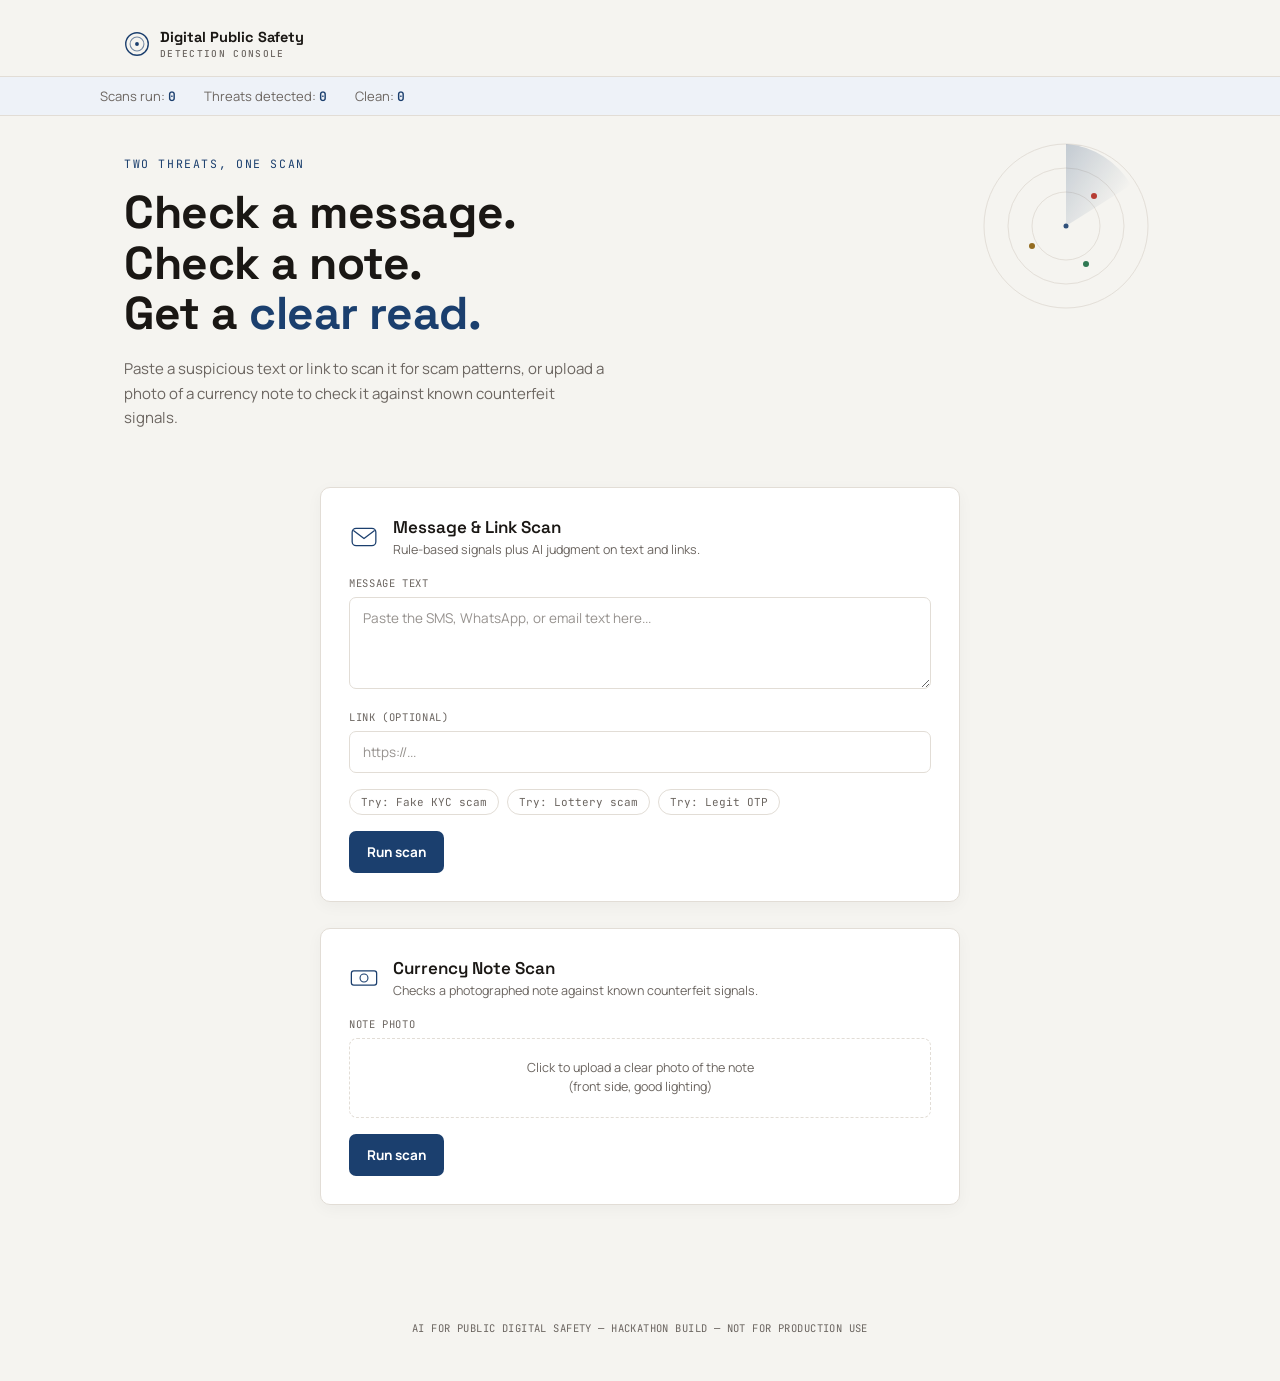
==== commit 2250b8b7: "feat: add combined server, relative API URLs, ngrok scripts" ====
--- a/frontend/index.html
+++ b/frontend/index.html
@@ -146,7 +146,7 @@
     border-radius:10px;
     padding:28px;
     margin:0 auto 26px;
-    max-width:1080px;
+    max-width:640px;
     box-shadow:0 4px 16px rgba(0,0,0,0.04);
   }
 
@@ -359,62 +359,8 @@
   .signal-dot.dot-heuristic{
     background:var(--alert);
   }
-  /* ---------- action plan & share ---------- */
-  .action-plan-section{
-    margin-top:16px;
-    padding:12px 14px;
-    background:rgba(176,42,32,0.04);
-    border:1px solid rgba(176,42,32,0.18);
-    border-radius:8px;
-  }
-  .action-plan-title{
-    font-family:'Space Grotesk', sans-serif;
-    font-weight:700;
-    font-size:12.5px;
-    color:var(--alert);
-    margin-bottom:8px;
-    display:flex;
-    align-items:center;
-    gap:6px;
-  }
-  .action-plan-list{
-    margin:0;
-    padding-left:18px;
-    font-size:12px;
-    color:var(--text-hi);
-    line-height:1.55;
-  }
-  .action-plan-list li{
-    margin-bottom:5px;
-  }
-  .action-plan-list a{
-    color:var(--brand);
-    font-weight:600;
-    text-decoration:underline;
-  }
-  .share-section{
-    margin-top:14px;
-  }
-  .wa-share-btn{
-    display:inline-flex;
-    align-items:center;
-    gap:8px;
-    background:#25D366;
-    color:#FFFFFF;
-    border:none;
-    border-radius:6px;
-    padding:8px 14px;
-    font-family:'Manrope', sans-serif;
-    font-weight:700;
-    font-size:12px;
-    cursor:pointer;
-    transition:background 0.2s, transform 0.1s;
-  }
-  .wa-share-btn:hover{
-    background:#20BD5A;
-  }
-  .wa-share-btn:active{
-    transform:scale(0.98);
+  .signal-dot.dot-llm{
+    background:#2563EB;
   }
 
   footer{
@@ -424,235 +370,6 @@
     font-size:10.5px;
     letter-spacing:0.04em;
     color:var(--text-dim);
-  }
-  footer a,
-  .sidebar-footer a,
-  .disclaimer-bar a{
-    color:var(--brand);
-    text-decoration:none;
-    font-weight:700;
-  }
-  footer a:hover,
-  .sidebar-footer a:hover,
-  .disclaimer-bar a:hover{
-    text-decoration:underline;
-  }
-
-  /* ---------- new sections: methodology, disclaimer, sidebar ---------- */
-  .method-steps{ display:flex; gap:20px; }
-  .method-step{ flex:1; margin:0; padding:24px; }
-  .step-title{ font-family:'Space Grotesk', sans-serif; font-weight:600; font-size:15px; margin-bottom:12px; display:flex; align-items:center; gap:10px; color:var(--text-hi); line-height:1.3;}
-  .step-num{ display:flex; align-items:center; justify-content:center; width:22px; height:22px; border-radius:50%; background:var(--brand); color:#fff; font-family:'Manrope', sans-serif; font-size:12px; font-weight:700; flex-shrink:0; }
-  .method-step p{ margin:0; font-size:13px; color:var(--text-dim); line-height:1.6; }
-  @media (max-width:760px){
-    .method-steps{ flex-direction:column; gap:16px; }
-  }
-
-  .disclaimer-bar{
-    background:var(--brand-light);
-    color:var(--text-dim);
-    padding:14px 24px;
-    font-size:12px;
-    line-height:1.55;
-    margin-bottom:30px;
-    border-top:1px solid var(--line);
-    border-bottom:1px solid var(--line);
-  }
-  .disclaimer-bar-inner{
-    max-width:1080px;
-    margin:0 auto;
-    display:flex;
-    align-items:flex-start;
-    gap:12px;
-  }
-  .disclaimer-bar svg{width:18px; height:18px; flex-shrink:0; stroke:var(--brand); margin-top:1px;}
-
-  .main-layout {
-    max-width: 1420px;
-    margin: 0 auto;
-    display: flex;
-    align-items: flex-start;
-    gap: 30px;
-    padding: 0 24px 40px;
-  }
-  .main-col {
-    flex: 1;
-    min-width: 0;
-  }
-  .main-column {
-    max-width: 1080px;
-    margin: 0 auto;
-    width: 100%;
-  }
-  .main-col .hero, .main-col .methodology, .main-col .panels {
-    max-width: 100%;
-    padding-left: 0;
-    padding-right: 0;
-    margin-top: 0;
-  }
-  .main-col .hero { padding-top: 20px; }
-  .main-col .panels { padding-bottom: 20px; margin-bottom: 0; margin-top: 40px; }
-
-  .side-col {
-    width: 320px;
-    flex-shrink: 0;
-    position: sticky;
-    top: 24px;
-    max-height: calc(100vh - 48px);
-    overflow-y: auto;
-    background: var(--panel);
-    border: 1px solid var(--line);
-    border-radius: 12px;
-    display: flex;
-    flex-direction: column;
-    box-shadow: 0 4px 16px rgba(0,0,0,0.04);
-  }
-  
-  .sidebar-header {
-    padding: 24px;
-    border-bottom: 1px solid var(--line);
-    background: #fff;
-    display: flex;
-    justify-content: space-between;
-    align-items: flex-start;
-    border-radius: 12px 12px 0 0;
-  }
-  .sidebar-header h2 {
-    margin: 0 0 4px;
-    font-family: 'Space Grotesk', sans-serif;
-    font-size: 18px;
-    color: var(--text-hi);
-  }
-  .sidebar-header .sub {
-    margin: 0;
-    font-size: 12.5px;
-    color: var(--text-dim);
-  }
-  .sidebar-content {
-    flex: 1;
-    padding: 24px;
-    display: flex;
-    flex-direction: column;
-    gap: 16px;
-  }
-  .sidebar-card {
-    border: 1px solid var(--line);
-    border-radius: 8px;
-    padding: 16px;
-    transition: border-color 0.2s;
-    position: relative;
-  }
-  .sidebar-card:hover { border-color: var(--brand); cursor: pointer; }
-  .sidebar-card h3 a {
-    color: inherit;
-    text-decoration: none;
-  }
-  .sidebar-card h3 a::before {
-    content: '';
-    position: absolute;
-    inset: 0;
-    z-index: 1;
-  }
-  .sidebar-card-top {
-    display: flex;
-    justify-content: space-between;
-    align-items: flex-start;
-    margin-bottom: 10px;
-    gap: 8px;
-  }
-  .card-header-left {
-    display: flex;
-    align-items: center;
-    gap: 10px;
-  }
-  .icon-badge {
-    width: 32px;
-    height: 32px;
-    border-radius: 50%;
-    background: var(--brand-light);
-    color: var(--brand);
-    display: flex;
-    align-items: center;
-    justify-content: center;
-    flex-shrink: 0;
-  }
-  .icon-badge svg {
-    width: 24px;
-    height: 24px;
-    stroke: var(--brand);
-    stroke-width: 1.6;
-    stroke-linecap: round;
-    stroke-linejoin: round;
-    fill: none;
-  }
-  .sidebar-card h3 {
-    margin: 0;
-    font-family: 'Space Grotesk', sans-serif;
-    font-size: 14.5px;
-    color: var(--text-hi);
-    line-height: 1.3;
-  }
-  .sidebar-tag{ font-family:'JetBrains Mono', monospace; font-size:9.5px; padding:3px 6px; border-radius:4px; background:rgba(176,42,32,0.1); color:var(--alert); flex-shrink:0; text-transform:uppercase; font-weight:600;}
-  .sidebar-tag.amber{ background:rgba(138,94,10,0.1); color:var(--pending); }
-  .sidebar-card p {
-    margin: 0;
-    font-size: 12.5px;
-    color: var(--text-dim);
-    line-height: 1.55;
-  }
-  .sidebar-footer {
-    padding: 16px 24px;
-    border-top: 1px solid var(--line);
-    background: #fff;
-    font-family: 'JetBrains Mono', monospace;
-    font-size: 11px;
-    color: var(--text-dim);
-    text-align: center;
-    border-radius: 0 0 12px 12px;
-  }
-  .sidebar-footer a{ color:var(--brand); }
-
-  .sidebar-close-btn { display: none; background:none; border:none; cursor:pointer; color:var(--text-dim); padding:4px; margin-left: 10px;}
-  .mobile-toggle {
-    display: none;
-    position: fixed;
-    bottom: 24px;
-    left: 50%;
-    transform: translateX(-50%);
-    background: var(--brand);
-    color: #fff;
-    border: none;
-    border-radius: 30px;
-    padding: 14px 24px;
-    font-family: 'Space Grotesk', sans-serif;
-    font-weight: 700;
-    font-size: 14.5px;
-    z-index: 90;
-    box-shadow: 0 4px 12px rgba(27,63,110,0.3);
-    cursor: pointer;
-    align-items: center;
-    gap: 8px;
-  }
-  
-  @media (max-width: 900px) {
-    .main-layout { display: block; padding: 0 24px 40px; }
-    .side-col { display: none; }
-    .mobile-toggle { display: flex; }
-    .side-col.mobile-open {
-      display: flex;
-      position: fixed;
-      inset: 0;
-      width: 100%;
-      max-height: 100%;
-      top: 0;
-      left: 0;
-      z-index: 100;
-      border: none;
-      border-radius: 0;
-    }
-    .side-col.mobile-open .sidebar-header { border-radius: 0; }
-    .side-col.mobile-open .sidebar-footer { border-radius: 0; }
-    .sidebar-close-btn { display: block; }
   }
 </style>
 </head>
@@ -673,10 +390,7 @@
   </div>
 </div>
 
-<div class="main-layout">
-  <div class="main-col">
-    <div class="main-column">
-      <div class="hero">
+<div class="hero">
   <div class="radar-hero">
     <svg viewBox="0 0 180 180">
       <circle class="radar-ring" cx="90" cy="90" r="34"/>
@@ -703,24 +417,6 @@
   <p>Paste a suspicious text or link to scan it for scam patterns, or upload a photo of a currency note to check it against known counterfeit signals.</p>
 </div>
 
-<div class="methodology" style="max-width:1080px; margin:20px auto 0; padding:0 24px;">
-  <h2 style="font-family:'Space Grotesk', sans-serif; font-weight:700; font-size:20px; color:var(--text-hi); margin:0 0 16px;">How it works</h2>
-  <div class="method-steps">
-    <div class="panel method-step">
-      <div class="step-title"><span class="step-num">1</span>Rule-based screening</div>
-      <p>Every message and voice transcript is first checked against known scam patterns — urgency language, OTP/credential requests, shortened links, lookalike domains, and prize-bait phrasing.</p>
-    </div>
-    <div class="panel method-step">
-      <div class="step-title"><span class="step-num">2</span>AI judgment</div>
-      <p>Groq's Llama 3.3 70B model reviews the message in context alongside the rule-based flags, since rules alone can misread a real bank OTP as suspicious. The AI's read and the rules are combined into one verdict.</p>
-    </div>
-    <div class="panel method-step">
-      <div class="step-title"><span class="step-num">3</span>Specialized models for other formats</div>
-      <p>Currency photos are checked by a MobileNetV2 image classifier trained on genuine vs counterfeit notes. Voice recordings are transcribed with Whisper, then run through the same text pipeline as step 1 and 2.</p>
-    </div>
-  </div>
-</div>
-
 <div class="panels">
 
   <section class="panel" id="panel-scam">
@@ -788,215 +484,16 @@
     <div class="reading" id="currency-reading"></div>
   </section>
 
-  <section class="panel" id="panel-voice">
-    <div class="panel-top">
-      <svg class="panel-icon" viewBox="0 0 38 38" fill="none">
-        <rect x="4" y="6" width="30" height="26" rx="5" stroke="var(--brand)" stroke-width="1.6"/>
-        <path d="M15 14v10M19 11v16M23 14v10" stroke="var(--brand)" stroke-width="1.6" stroke-linecap="round"/>
-      </svg>
-      <div>
-        <h2>Voice Message Scan</h2>
-        <p class="sub">Transcribes a call recording or voice note, then runs it through the same scam check.</p>
-      </div>
-    </div>
-
-    <div class="field">
-      <label>Audio File</label>
-      <div class="dropzone" id="voice-drop" onclick="document.getElementById('voice-file').click()" tabindex="0">
-        <p id="voice-drop-text">Click to upload a voice note or call recording</p>
-        <input type="file" id="voice-file" accept="audio/*" style="display:none" onchange="previewVoice(event)">
-      </div>
-    </div>
-
-    <button class="action" id="voice-btn" onclick="checkVoice()">
-      <span class="spinner"></span>
-      <span class="btn-label">Transcribe &amp; scan</span>
-    </button>
-
-    <div class="error-msg" id="voice-error"></div>
-    <div class="reading" id="voice-reading"></div>
-  </section>
-
-</div> <!-- panels -->
-    </div> <!-- main-column -->
-  </div> <!-- main-col -->
-
-  <aside class="side-col" id="sidebar">
-    <div class="sidebar-header">
-      <div>
-        <h2>Know the risks</h2>
-        <p class="sub">Common scam patterns active in India right now.</p>
-      </div>
-      <button class="sidebar-close-btn" onclick="toggleSidebar()" aria-label="Close Sidebar">
-        <svg viewBox="0 0 24 24" fill="none" stroke="currentColor" stroke-width="2" stroke-linecap="round" stroke-linejoin="round"><line x1="18" y1="6" x2="6" y2="18"></line><line x1="6" y1="6" x2="18" y2="18"></line></svg>
-      </button>
-    </div>
-    <div class="sidebar-content">
-      
-      <div class="sidebar-card">
-        <div class="sidebar-card-top">
-          <div class="card-header-left">
-            <div class="icon-badge">
-              <svg viewBox="0 0 24 24"><path d="M12 2l7 3v6c0 5-3 8-7 9-4-1-7-4-7-9V5l7-3z"/><path d="M9 12l2 2 4-4"/></svg>
-            </div>
-            <h3><a href="/scams/digital-arrest.html">Digital Arrest Scam</a></h3>
-          </div>
-          <span class="sidebar-tag">Still Active</span>
-        </div>
-        <p>Fraudsters posing as police or CBI officials claim you're under investigation and demand money or video-call "surveillance" to avoid arrest. Real police never make arrests over a phone call.</p>
-      </div>
-
-      <div class="sidebar-card">
-        <div class="sidebar-card-top">
-          <div class="card-header-left">
-            <div class="icon-badge">
-              <svg viewBox="0 0 24 24"><path d="M6 2h9l4 4v16H6z"/><path d="M15 2v4h4"/><circle cx="12" cy="14" r="1"/><path d="M12 10v2"/></svg>
-            </div>
-            <h3><a href="/scams/fake-kyc.html">Fake KYC Update</a></h3>
-          </div>
-          <span class="sidebar-tag">Still Active</span>
-        </div>
-        <p>Messages claiming your bank/UPI account will be blocked unless you "update KYC" via a link, which steals your banking credentials.</p>
-      </div>
-
-      <div class="sidebar-card">
-        <div class="sidebar-card-top">
-          <div class="card-header-left">
-            <div class="icon-badge">
-              <svg viewBox="0 0 24 24"><rect x="2" y="4" width="20" height="13" rx="2"/><path d="M8 21h8M12 17v4"/><path d="M14 10l3 3-3 3"/></svg>
-            </div>
-            <h3><a href="/scams/screen-sharing.html">Screen-Sharing App Fraud</a></h3>
-          </div>
-          <span class="sidebar-tag">Still Active</span>
-        </div>
-        <p>Scammers ask you to install AnyDesk or TeamViewer to "help" with a refund or issue, then use screen access to drain your account.</p>
-      </div>
-
-      <div class="sidebar-card">
-        <div class="sidebar-card-top">
-          <div class="card-header-left">
-            <div class="icon-badge">
-              <svg viewBox="0 0 24 24"><path d="M6 2h9l5 5v15H6z"/><path d="M15 2v5h5"/><rect x="9" y="11" width="6" height="6" rx="1"/></svg>
-            </div>
-            <h3><a href="/scams/sim-swap.html">SIM Swap Fraud</a></h3>
-          </div>
-          <span class="sidebar-tag">Still Active</span>
-        </div>
-        <p>Criminals convince your telecom provider to issue a duplicate SIM, letting them intercept your OTPs and take over bank accounts.</p>
-      </div>
-
-      <div class="sidebar-card">
-        <div class="sidebar-card-top">
-          <div class="card-header-left">
-            <div class="icon-badge">
-              <svg viewBox="0 0 24 24"><rect x="2" y="7" width="20" height="14" rx="2"/><path d="M8 7V5a2 2 0 0 1 2-2h4a2 2 0 0 1 2 2v2"/><path d="M12 12v3"/><circle cx="12" cy="17" r="0.8" fill="currentColor"/></svg>
-            </div>
-            <h3><a href="/scams/fake-jobs.html">Fake Job / Task Scams</a></h3>
-          </div>
-          <span class="sidebar-tag amber">Common</span>
-        </div>
-        <p>Offers of easy money for "liking videos" or "completing tasks" that require an upfront deposit you never get back.</p>
-      </div>
-
-      <div class="sidebar-card">
-        <div class="sidebar-card-top">
-          <div class="card-header-left">
-            <div class="icon-badge">
-              <svg viewBox="0 0 24 24"><rect x="7" y="2" width="10" height="20" rx="2"/><path d="M12 17v.01"/><path d="M12 6v6"/></svg>
-            </div>
-            <h3><a href="/scams/loan-apps.html">Loan App Harassment</a></h3>
-          </div>
-          <span class="sidebar-tag">Still Active</span>
-        </div>
-        <p>Unregulated loan apps charge hidden fees, then harass contacts from your phone's address book if you're late on payment.</p>
-      </div>
-
-      <div class="sidebar-card">
-        <div class="sidebar-card-top">
-          <div class="card-header-left">
-            <div class="icon-badge">
-              <svg viewBox="0 0 24 24"><rect x="3" y="3" width="7" height="7"/><rect x="14" y="3" width="7" height="7"/><rect x="3" y="14" width="7" height="7"/><path d="M14 14h3v3h-3zM19 14h2M14 19h2M19 19h2v2h-2z"/></svg>
-            </div>
-            <h3><a href="/scams/qr-code.html">QR Code Payment Scam</a></h3>
-          </div>
-          <span class="sidebar-tag">Still Active</span>
-        </div>
-        <p>Scammers send a QR code claiming you'll receive money by scanning it — but scanning a QR code to *receive* money isn't how UPI works; it always requests a payment instead.</p>
-      </div>
-
-      <div class="sidebar-card">
-        <div class="sidebar-card-top">
-          <div class="card-header-left">
-            <div class="icon-badge">
-              <svg viewBox="0 0 24 24"><path d="M3 12h2l2-6 3 14 3-11 3 8 2-5h3"/></svg>
-            </div>
-            <h3><a href="/scams/deepfake-voice.html">Deepfake Voice Scams</a></h3>
-          </div>
-          <span class="sidebar-tag">Emerging</span>
-        </div>
-        <p>AI-cloned voices of family members calling in "emergencies" asking for urgent money transfers. Always verify by calling back on a known number.</p>
-      </div>
-
-      <div class="sidebar-card">
-        <div class="sidebar-card-top">
-          <div class="card-header-left">
-            <div class="icon-badge">
-              <svg viewBox="0 0 24 24"><path d="M12 21s-8-5.5-8-11a5 5 0 0 1 8-4 5 5 0 0 1 8 4c0 5.5-8 11-8 11z"/><path d="M12 8v4"/><circle cx="12" cy="15" r="0.6" fill="currentColor"/></svg>
-            </div>
-            <h3><a href="/scams/romance-scam.html">Matrimonial / Romance Scams</a></h3>
-          </div>
-          <span class="sidebar-tag amber">Common</span>
-        </div>
-        <p>Fake profiles build trust over weeks before requesting money for a "medical emergency" or "travel cost."</p>
-      </div>
-
-      <div class="sidebar-card">
-        <div class="sidebar-card-top">
-          <div class="card-header-left">
-            <div class="icon-badge">
-              <svg viewBox="0 0 24 24"><path d="M13 2L4 14h6l-1 8 9-12h-6l1-8z"/></svg>
-            </div>
-            <h3><a href="/scams/electricity-bill.html">Electricity Bill Disconnection Scam</a></h3>
-          </div>
-          <span class="sidebar-tag">Still Active</span>
-        </div>
-        <p>Fake SMS threatening power disconnection unless you pay via a suspicious link immediately.</p>
-      </div>
-
-    </div>
-    <div class="sidebar-footer">
-      Cybercrime helpline: <a href="tel:1930">1930</a> · <a href="https://cybercrime.gov.in" target="_blank" rel="noopener">cybercrime.gov.in</a>
-    </div>
-  </aside>
-
-</div> <!-- main-layout -->
-
-<button class="mobile-toggle" onclick="toggleSidebar()">
-  <svg viewBox="0 0 24 24" width="20" height="20" fill="none" stroke="currentColor" stroke-width="2" stroke-linecap="round" stroke-linejoin="round"><path d="M12 22s8-4 8-10V5l-8-3-8 3v7c0 6 8 10 8 10z"></path></svg>
-  Know the risks
-</button>
-
-<div class="disclaimer-bar">
-  <div class="disclaimer-bar-inner">
-    <svg viewBox="0 0 24 24" fill="none" stroke="currentColor" stroke-width="2" stroke-linecap="round" stroke-linejoin="round"><circle cx="12" cy="12" r="10"></circle><line x1="12" y1="16" x2="12" y2="12"></line><line x1="12" y1="8" x2="12.01" y2="8"></line></svg>
-    <span>This tool provides an AI-generated assessment to help you spot potential risks — it is not a substitute for verifying directly with your bank, the RBI, or local authorities. When in doubt, don't click links or share OTPs, and report suspicious activity to <a href="https://cybercrime.gov.in" target="_blank" rel="noopener">cybercrime.gov.in</a> or call <a href="tel:1930">1930</a>.</span>
-  </div>
 </div>
 
 <footer>AI FOR PUBLIC DIGITAL SAFETY — HACKATHON BUILD — NOT FOR PRODUCTION USE</footer>
 
 <script>
-  const SCAM_API_URL = "http://localhost:8001/predict/scam";
-  const VOICE_API_URL = "http://localhost:8001/predict/scam-audio";
-  const CURRENCY_API_URL = "https://fastball-accompany-plot.ngrok-free.dev/predict";
+  const SCAM_API_URL = "/predict/scam";
+  const CURRENCY_API_URL = "/predict";
 
   let currencyFile = null;
-  let voiceFile = null;
   const GAUGE_CIRC = 2 * Math.PI * 29; // r=29
-
-  function toggleSidebar(){
-    document.getElementById('sidebar').classList.toggle('mobile-open');
-  }
 
   // Session Statistics Counters
   let scansRun = 0;
@@ -1047,19 +544,6 @@
     reader.readAsDataURL(file);
   }
 
-  function previewVoice(e){
-    const file = e.target.files[0];
-    if (!file) return;
-    voiceFile = file;
-    const drop = document.getElementById('voice-drop');
-    drop.innerHTML = `
-      <div style="font-size:24px; margin-bottom:8px;">🎵🎤</div>
-      <p style="margin:0; font-family:'JetBrains Mono', monospace; font-size:12px; color:var(--text-hi);">${file.name}</p>
-      <p style="margin-top:8px; font-size:12px; color:var(--text-dim);">Click to change file</p>
-      <input type="file" id="voice-file" accept="audio/*" style="display:none" onchange="previewVoice(event)">
-    `;
-  }
-
   function setLoading(btnId, isLoading){
     const btn = document.getElementById(btnId);
     btn.classList.toggle('loading', isLoading);
@@ -1098,23 +582,11 @@
     return { label, isHeuristic };
   }
 
-  function shareScamWarning(){
-    const textEl = document.getElementById('scam-text');
-    const text = textEl ? textEl.value.trim() : '';
-    const snippet = text.length > 90 ? text.substring(0, 90) + '...' : text;
-    const waMessage = `⚠️ SCAM ALERT WARNING!\n\nI just scanned a suspicious message using Digital Public Safety Console:\n\n"${snippet}"\n\nVerdict: 🚨 SCAM / SUSPICIOUS\n\nPlease DO NOT click any links, share OTPs, or transfer money! Pass this warning to protect family & friends.`;
-    const url = `https://wa.me/?text=${encodeURIComponent(waMessage)}`;
-    window.open(url, '_blank');
-  }
-
-  function renderReading(elId, { verdict, confidence, explanation, tags, rawSignals, transcript }){
+  function renderReading(elId, { verdict, confidence, explanation, tags, rawSignals }){
     const el = document.getElementById(elId);
     const pct = Math.round((confidence || 0) * 100);
     const info = verdictInfo(verdict);
     const offset = GAUGE_CIRC * (1 - pct / 100);
-
-    const vLower = (verdict || '').toLowerCase();
-    const isThreat = vLower === 'scam' || vLower === 'suspicious' || vLower === 'fake';
 
     let signalsHtml = '';
     if (rawSignals && rawSignals.length > 0) {
@@ -1139,44 +611,6 @@
       `;
     }
 
-    let actionPlanHtml = '';
-    let shareHtml = '';
-
-    if (isThreat) {
-      actionPlanHtml = `
-        <div class="action-plan-section">
-          <div class="action-plan-title">🛡️ Recommended Emergency Actions</div>
-          <ul class="action-plan-list">
-            <li><strong>Do NOT click link or share OTP:</strong> Never enter sensitive banking credentials on unverified links.</li>
-            <li><strong>Report Cybercrime:</strong> Call <strong>1930</strong> (National Helpline) or file a report at <a href="https://cybercrime.gov.in" target="_blank" rel="noopener">cybercrime.gov.in</a>.</li>
-            <li><strong>Freeze Account:</strong> Contact your bank's official customer support immediately if details were entered.</li>
-            <li><strong>Block & Report Sender:</strong> Mark message as spam and block sender on WhatsApp or SMS.</li>
-          </ul>
-        </div>
-      `;
-
-      shareHtml = `
-        <div class="share-section">
-          <button type="button" class="wa-share-btn" onclick="shareScamWarning()">
-            <svg viewBox="0 0 24 24" width="15" height="15" fill="currentColor">
-              <path d="M12.012 2c-5.506 0-9.989 4.478-9.99 9.984 0 1.763.459 3.484 1.334 5.003L2 22l5.148-1.348a9.97 9.97 0 004.862 1.258h.004c5.507 0 9.99-4.478 9.99-9.984A9.943 9.943 0 0012.012 2z"/>
-            </svg>
-            Share Warning on WhatsApp
-          </button>
-        </div>
-      `;
-    }
-
-    let transcriptHtml = '';
-    if (transcript) {
-      transcriptHtml = `
-        <div style="background:var(--brand-light); border:1px solid var(--line); border-radius:6px; padding:12px; margin-bottom:14px;">
-          <div style="font-family:'JetBrains Mono', monospace; font-size:10px; color:var(--brand); text-transform:uppercase; margin-bottom:6px;">Transcript</div>
-          <div style="font-style:italic; font-size:13px; color:var(--text-hi); line-height:1.5;">"${transcript}"</div>
-        </div>
-      `;
-    }
-
     el.innerHTML = `
       <div class="gauge">
         <svg viewBox="0 0 70 70">
@@ -1189,13 +623,10 @@
         <div class="gauge-pct">${pct}%</div>
       </div>
       <div class="reading-body">
-        ${transcriptHtml}
         <span class="verdict-badge ${info.cls}">${verdict}</span>
         <div class="reading-explain">${explanation}</div>
         ${tags && tags.length ? `<div class="reading-tags">${tags.map(t => `<span>${t}</span>`).join('')}</div>` : ''}
         ${signalsHtml}
-        ${actionPlanHtml}
-        ${shareHtml}
       </div>
     `;
     el.classList.add('show');
@@ -1265,36 +696,6 @@
       setLoading('currency-btn', false);
     }
   }
-
-  async function checkVoice(){
-    clearError('voice-error');
-    document.getElementById('voice-reading').classList.remove('show');
-
-    if (!voiceFile){ showError('voice-error', 'Upload an audio file first.'); return; }
-
-    setLoading('voice-btn', true);
-    try{
-      const formData = new FormData();
-      formData.append('file', voiceFile);
-      const res = await fetch(VOICE_API_URL, { method:'POST', body:formData });
-      if (!res.ok) throw new Error(`server returned ${res.status}`);
-      const data = await res.json();
-      updateStats(data.verdict);
-      const signals = (data.raw_output && data.raw_output.key_signals) || [];
-      renderReading('voice-reading', {
-        verdict: data.verdict,
-        confidence: data.confidence,
-        explanation: data.explanation,
-        tags: signals.slice(0, 4),
-        rawSignals: signals,
-        transcript: data.raw_output && data.raw_output.transcript
-      });
-    }catch(err){
-      showError('voice-error', `Couldn't reach the scan service at ${VOICE_API_URL} (${err.message}).`);
-    }finally{
-      setLoading('voice-btn', false);
-    }
-  }
 </script>
 
 </body>
